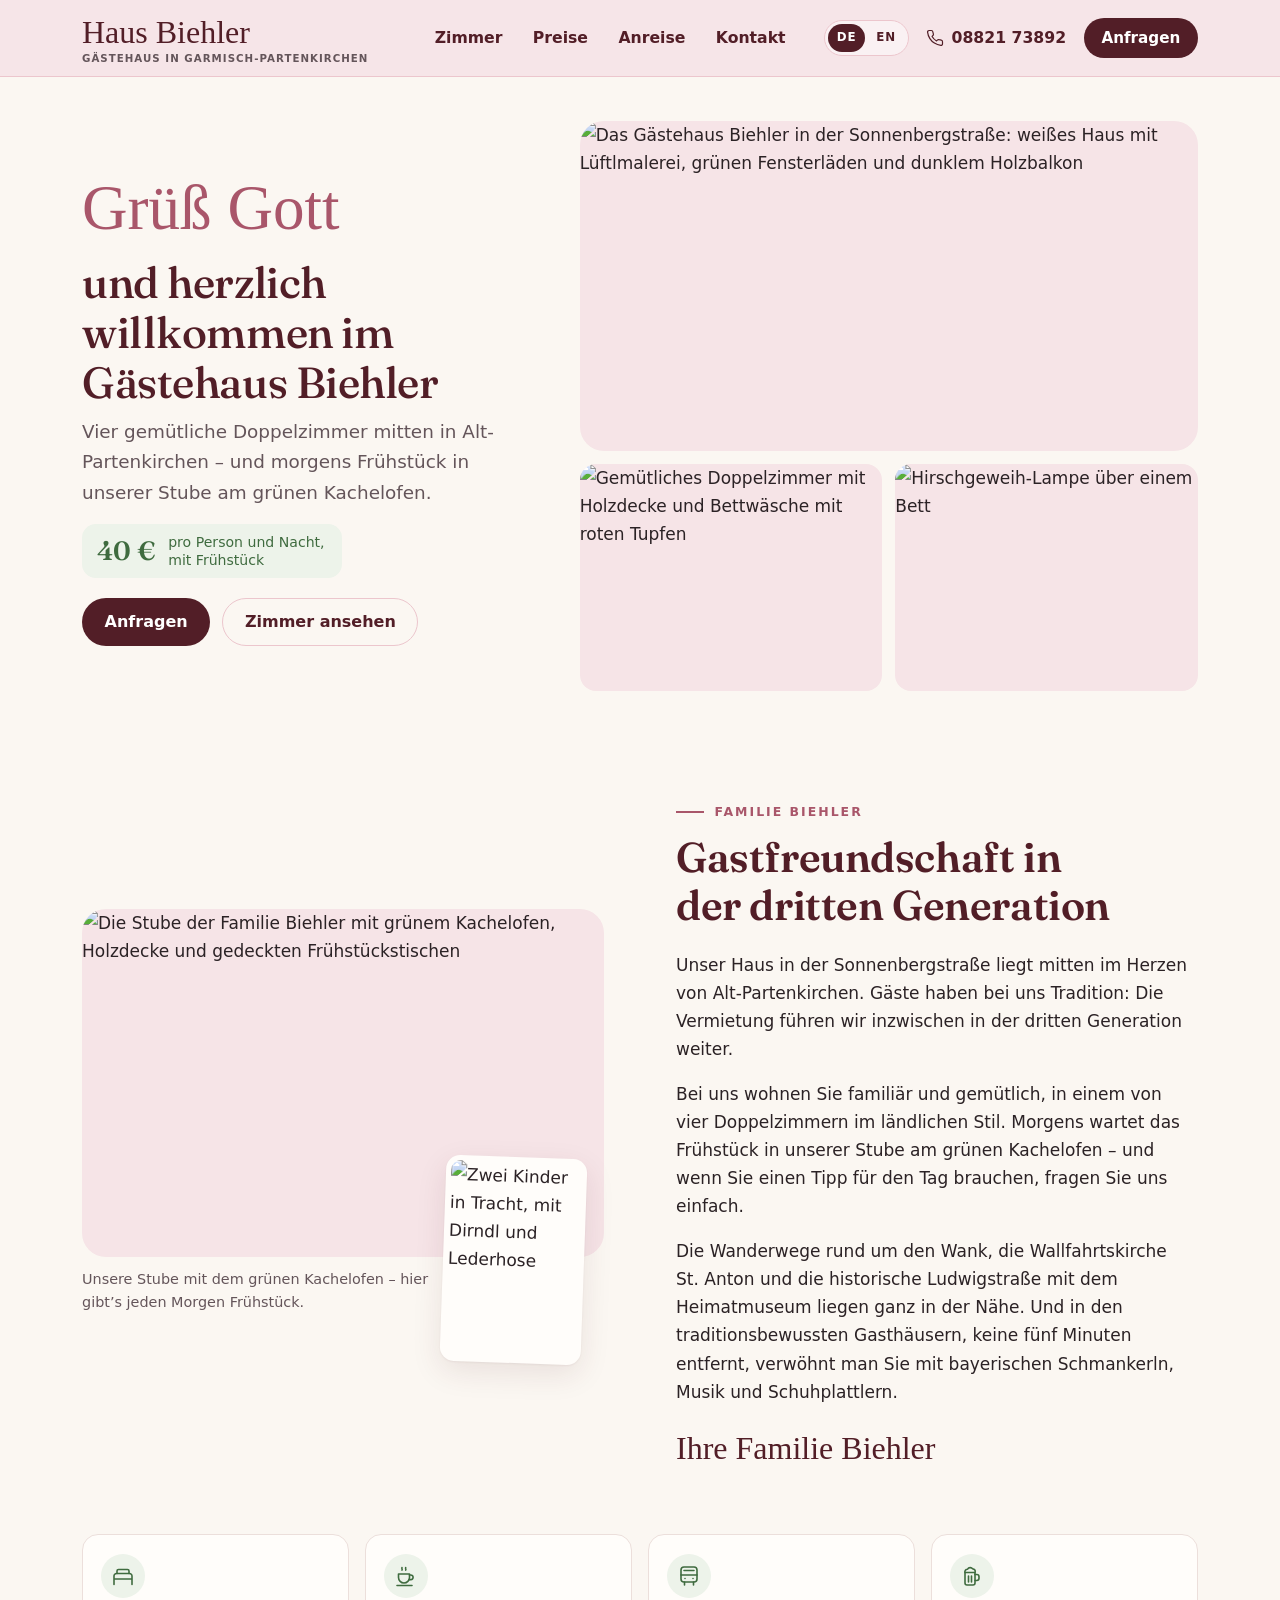
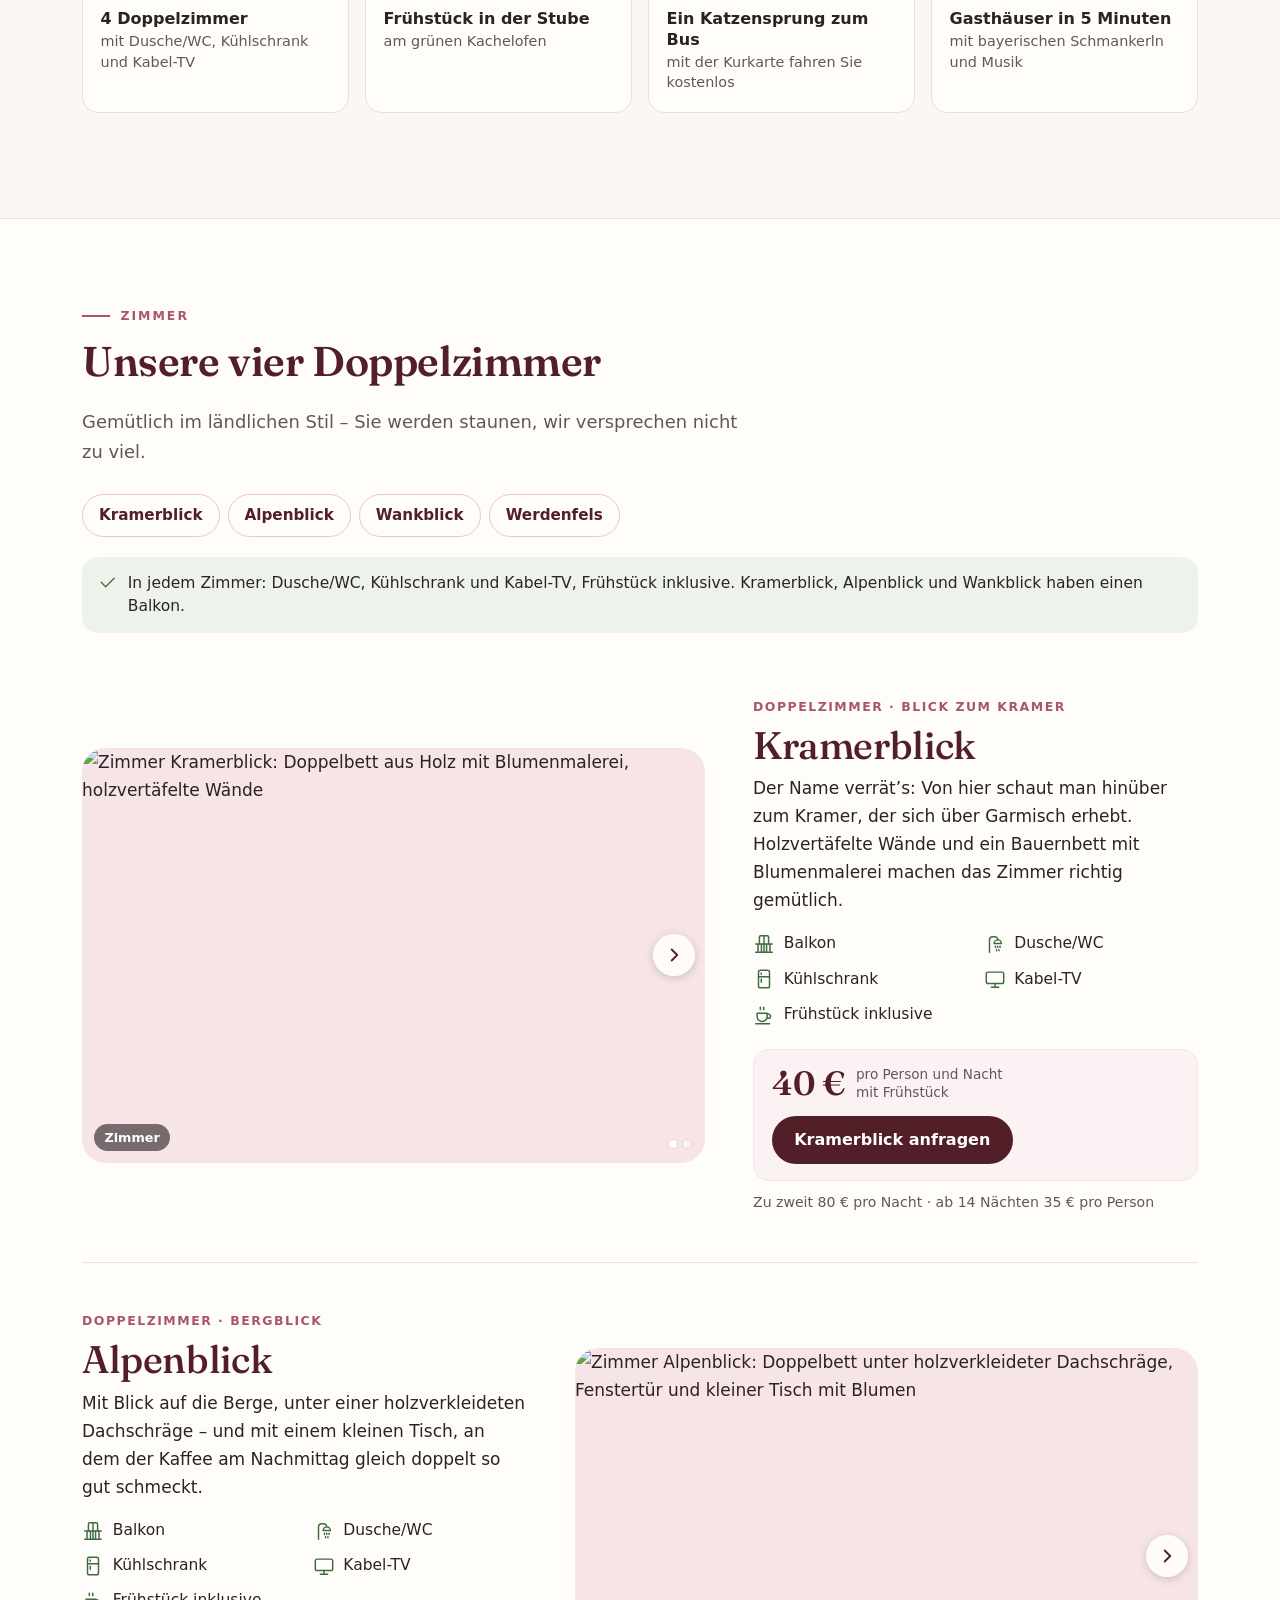
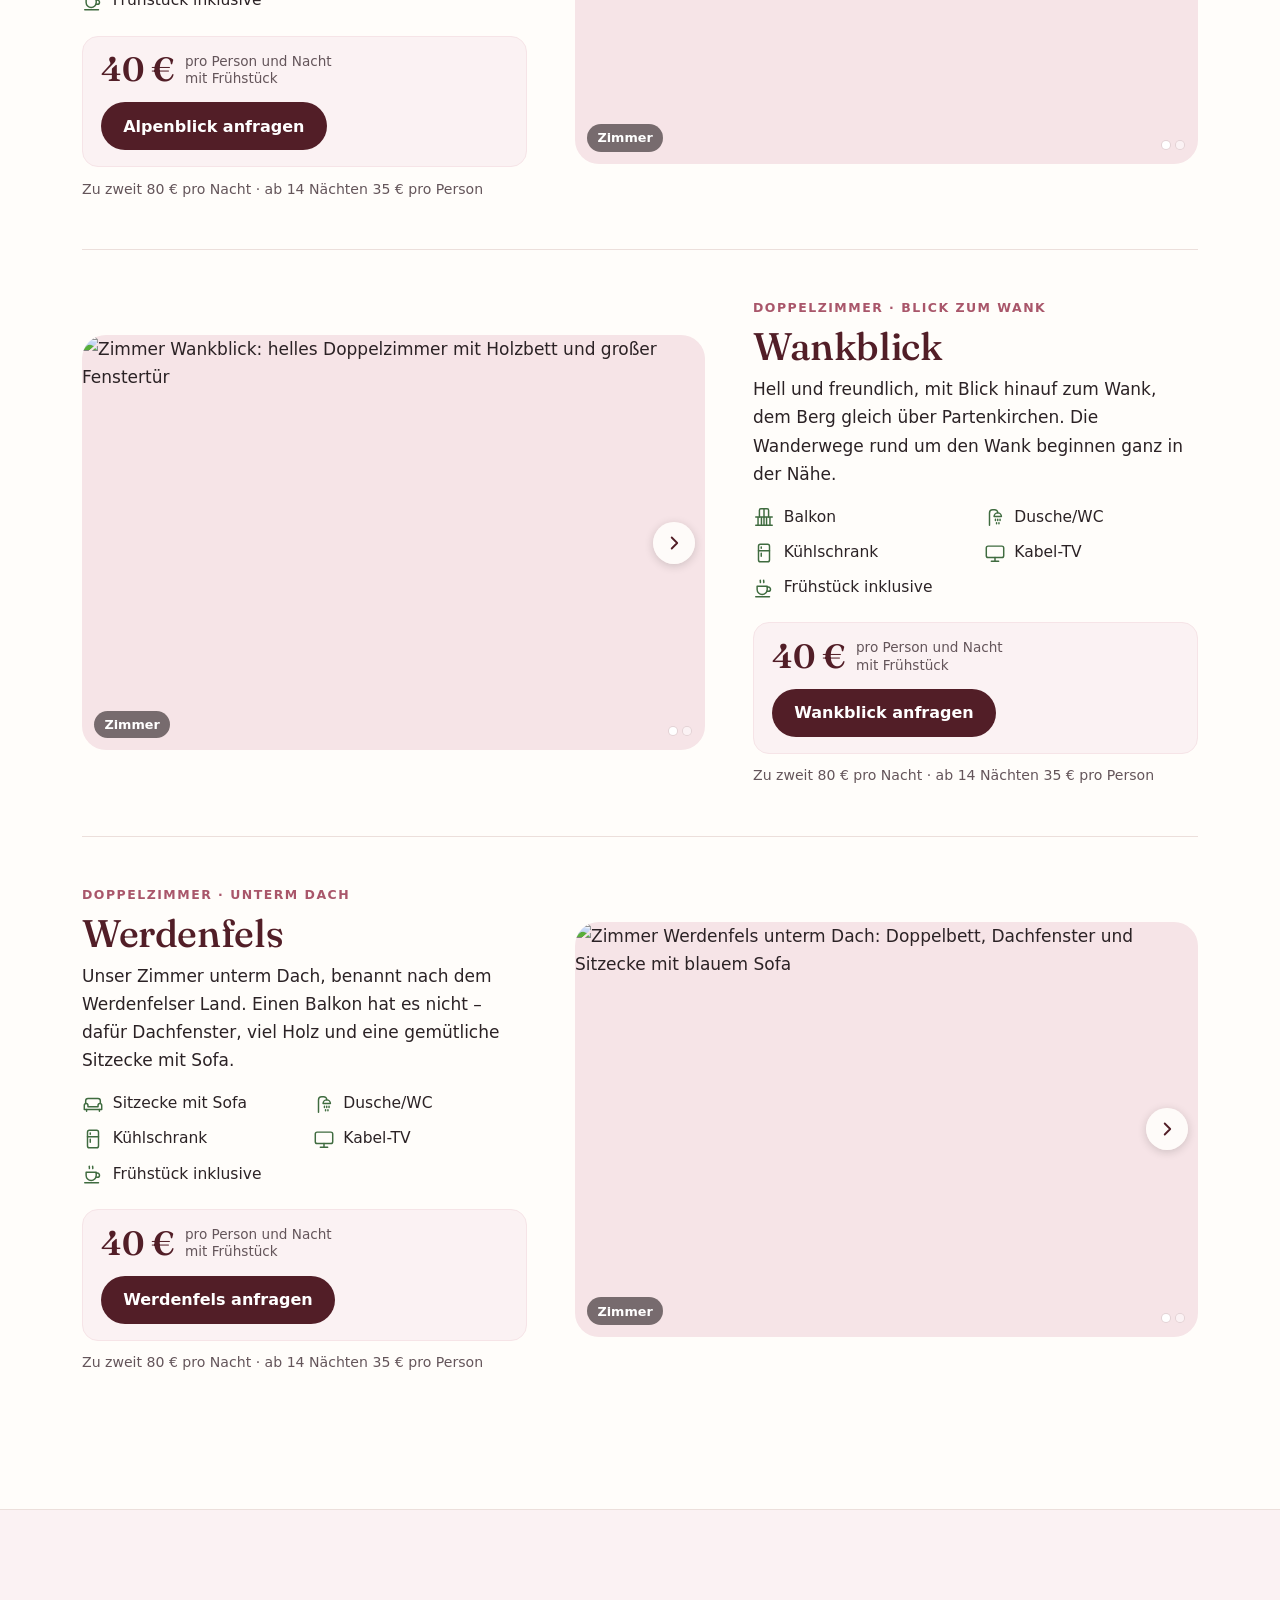
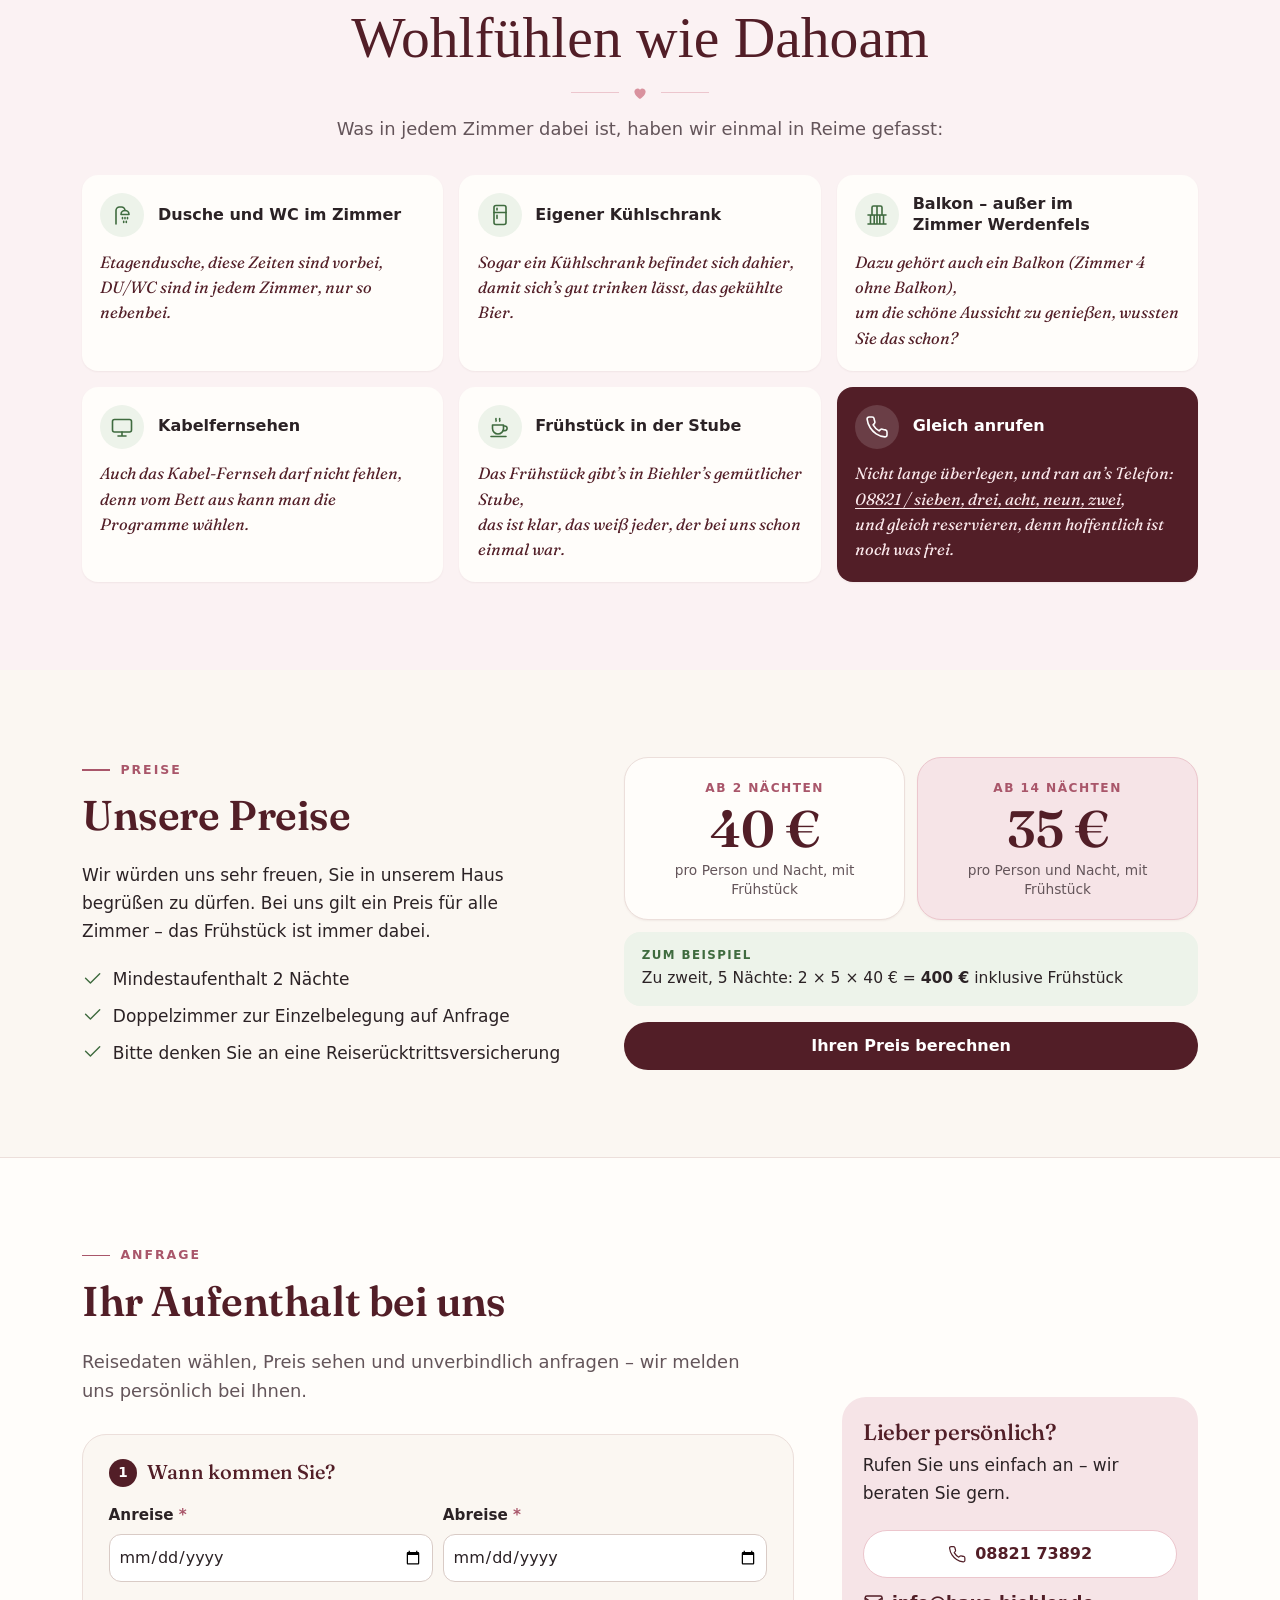
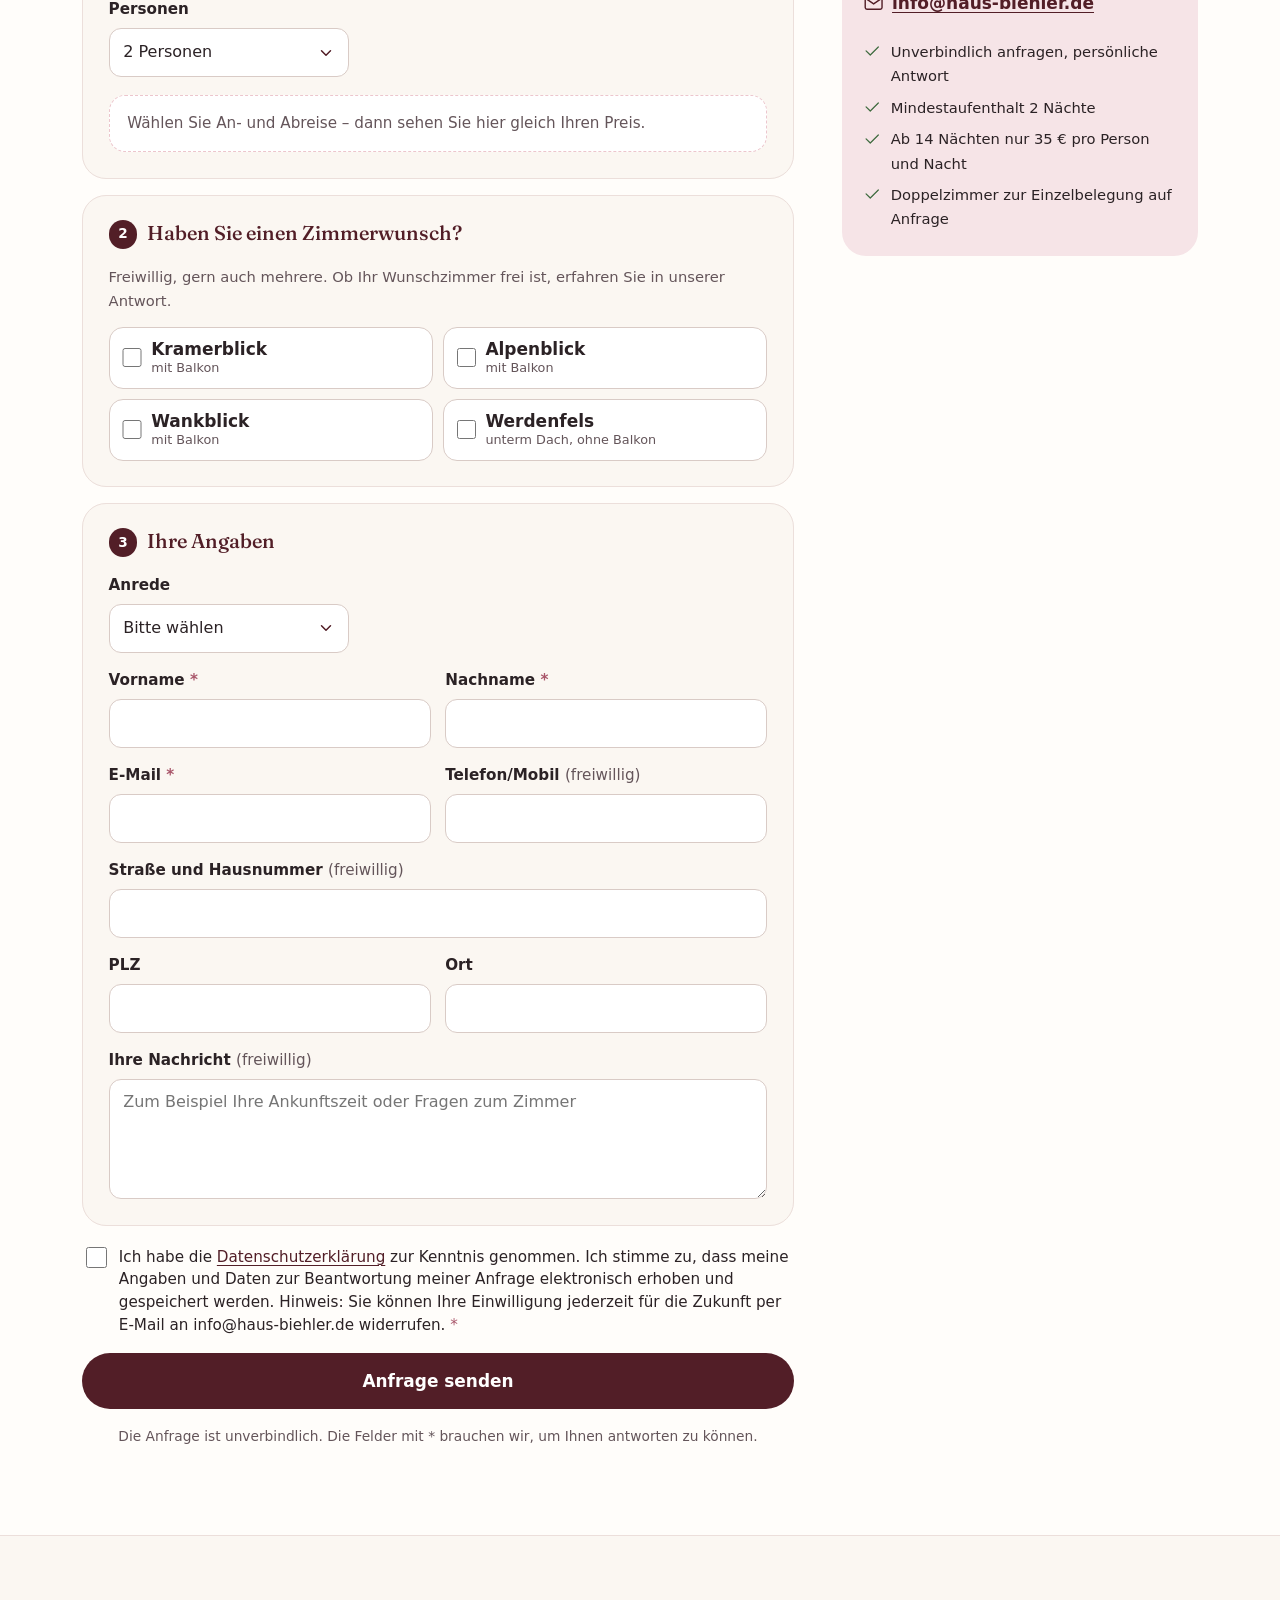
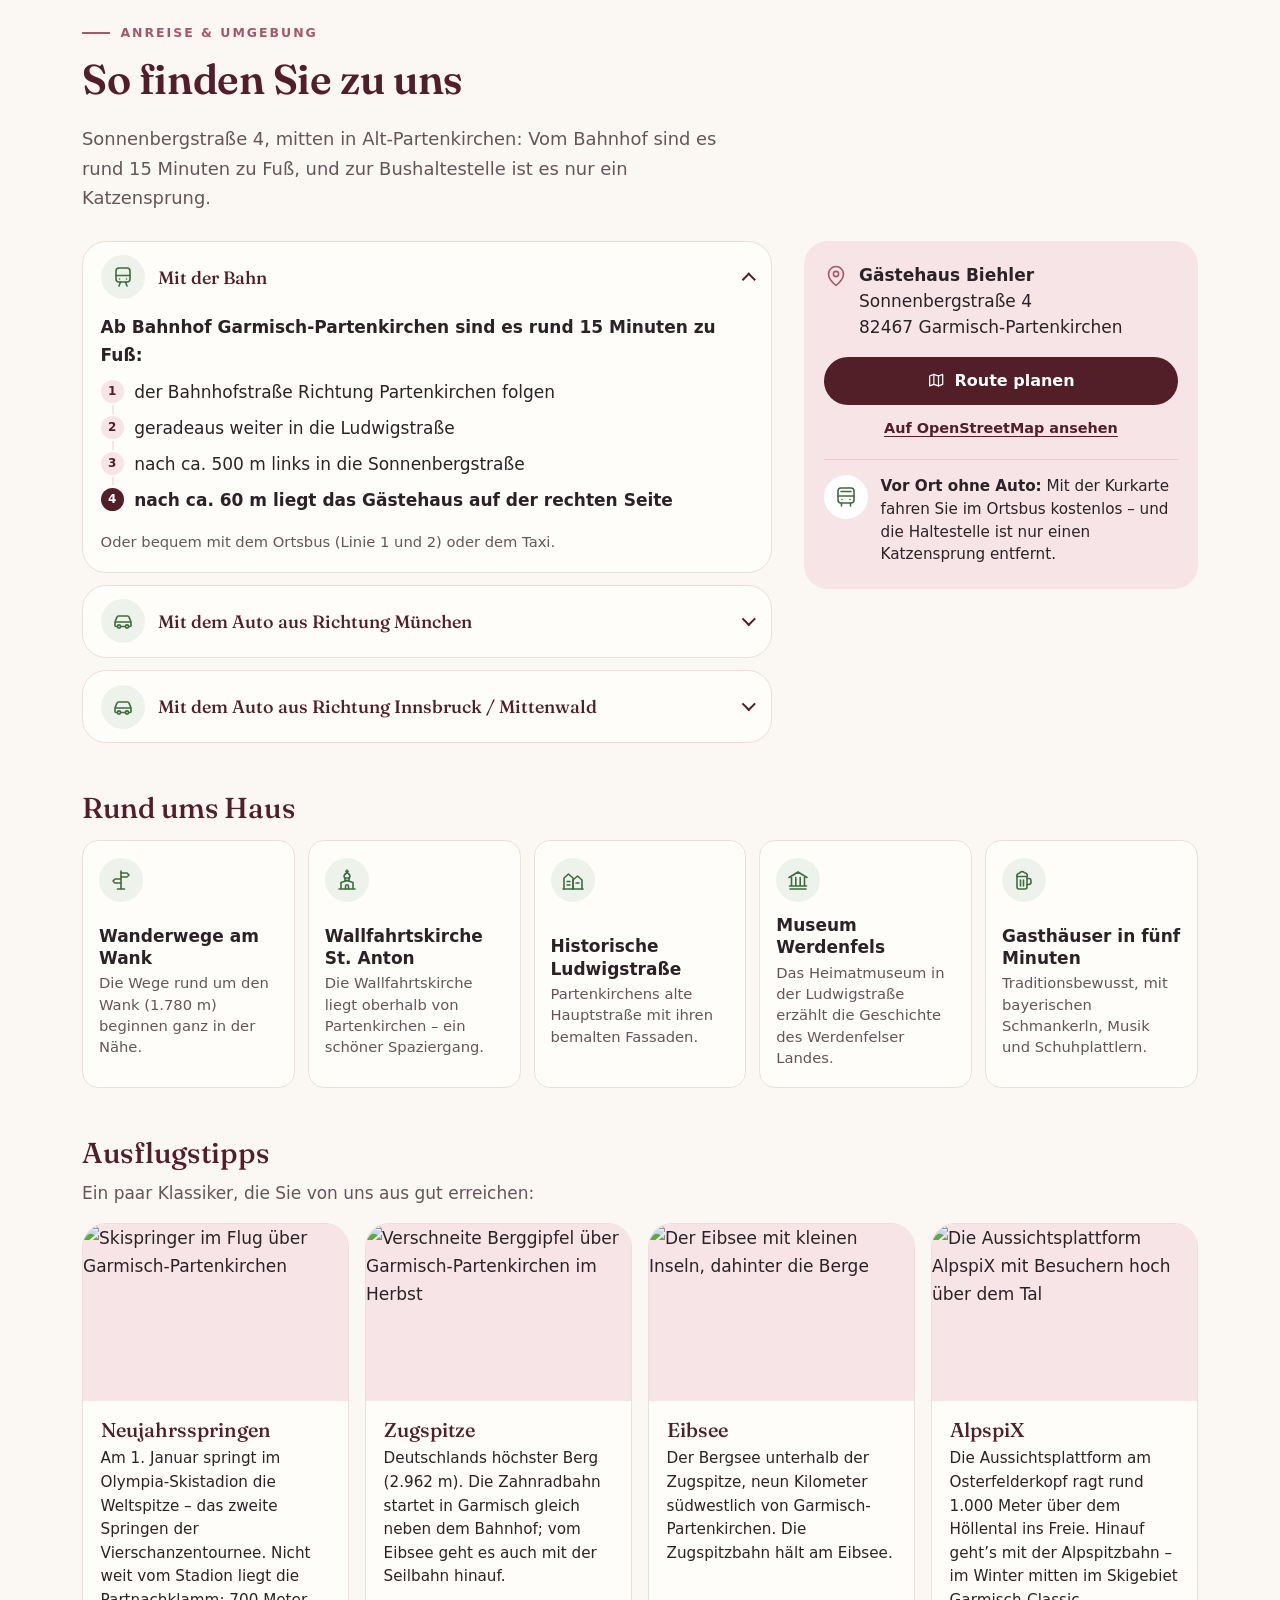
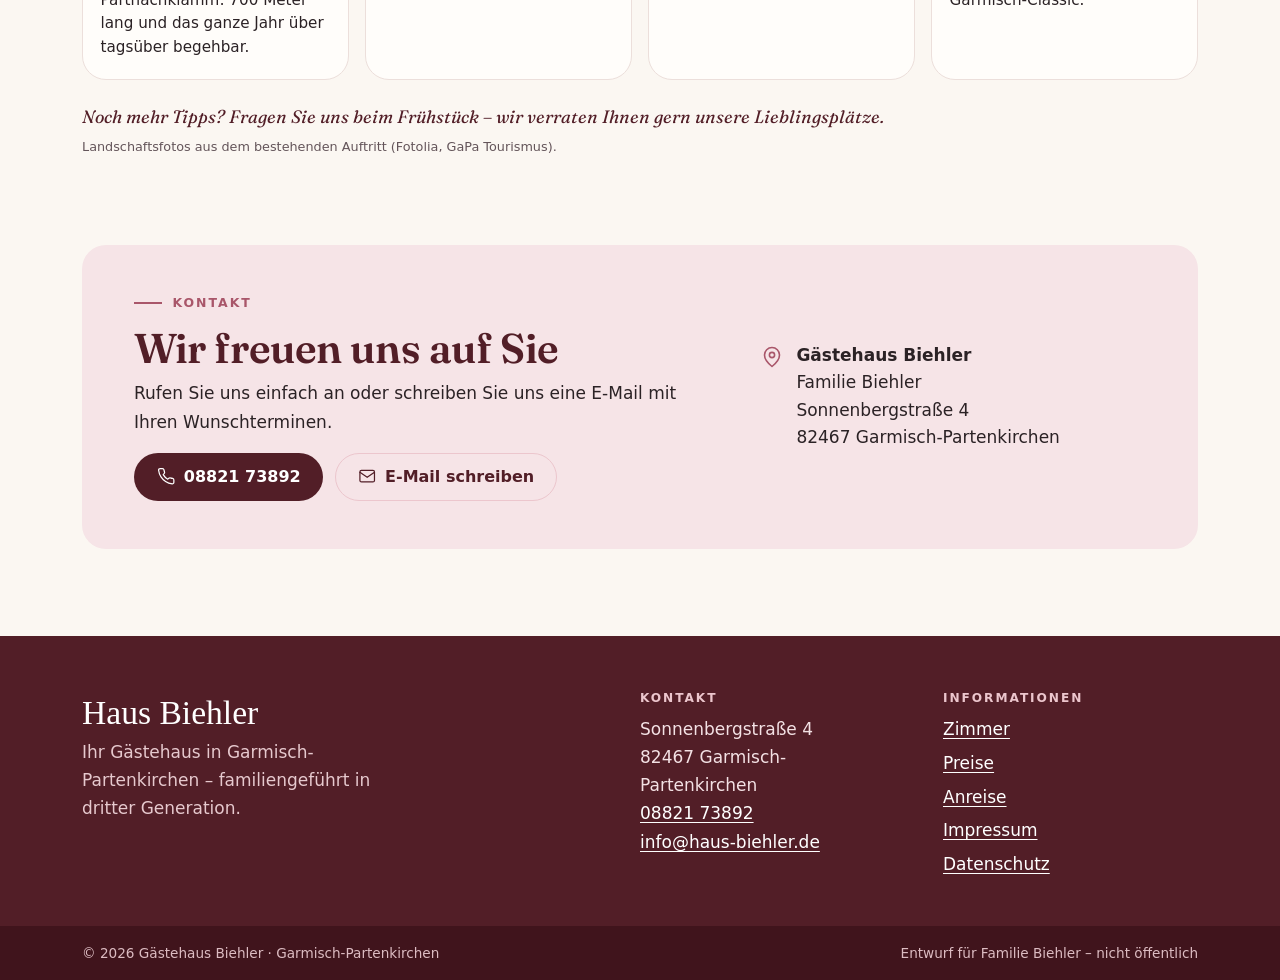
==== index.html @ d7bb5e2f "Publish prototype (from main at 95495ad) Co-Authored-By: Claude Opus 5.5 <noreply@anthropic.com>" ====
<!doctype html>
<html lang="de">
<head>
  <meta charset="utf-8">
  <meta name="viewport" content="width=device-width, initial-scale=1, viewport-fit=cover">
  <!-- Privater Entwurf: nicht indexieren -->
  <meta name="robots" content="noindex, nofollow">
  <title data-i18n="meta.title">Gästehaus Biehler · Doppelzimmer mit Frühstück in Garmisch-Partenkirchen</title>
  <meta name="description" data-i18n-attr="content:meta.description" content="Familiengeführtes Gästehaus in Alt-Partenkirchen: vier gemütliche Doppelzimmer mit Dusche/WC und Frühstück in der Stube am grünen Kachelofen.">
  <meta name="theme-color" content="#f6e4e7">
  <link rel="icon" href="assets/img/favicon.svg" type="image/svg+xml">
  <!-- Schriften über Bunny Fonts (DSGVO-freundlicher Google-Fonts-Spiegel). Für den echten Auftritt lokal einbinden. -->
  <link rel="preconnect" href="https://fonts.bunny.net" crossorigin>
  <link rel="preconnect" href="https://www.haus-biehler.de">
  <link rel="stylesheet" href="https://fonts.bunny.net/css?family=fraunces:500,600,400i|petit-formal-script:400&display=swap">
  <link rel="stylesheet" href="assets/css/style.css">
</head>
<body>
<!--
  Sprachen: Der deutsche Text steht hier im HTML. Elemente mit dem Attribut data-i18n (Inhalt) bzw.
  data-i18n-attr (Attribut:Schlüssel, z. B. alt oder aria-label) bekommen auf Englisch den Text aus
  assets/js/i18n.js. Gekennzeichnete Elemente nicht ineinander verschachteln.
-->
<a class="skip-link" href="#inhalt" data-i18n="a11y.skip">Zum Inhalt springen</a>

<!-- Icons (einfache Linien-Icons, 24 × 24) -->
<svg class="sprite" aria-hidden="true" focusable="false">
  <symbol id="i-phone" viewBox="0 0 24 24"><path d="M22 16.9v3a2 2 0 0 1-2.2 2 19.8 19.8 0 0 1-8.6-3.1 19.5 19.5 0 0 1-6-6A19.8 19.8 0 0 1 2.1 4.2 2 2 0 0 1 4.1 2h3a2 2 0 0 1 2 1.7c.1.9.4 1.9.7 2.8a2 2 0 0 1-.5 2.1L8.1 9.9a16 16 0 0 0 6 6l1.3-1.3a2 2 0 0 1 2.1-.4c.9.3 1.9.6 2.8.7a2 2 0 0 1 1.7 2z"/></symbol>
  <symbol id="i-mail" viewBox="0 0 24 24"><rect x="2.5" y="4.5" width="19" height="15" rx="2"/><path d="m21.5 7-9.5 6.5L2.5 7"/></symbol>
  <symbol id="i-pin" viewBox="0 0 24 24"><path d="M19.5 10c0 5.5-7.5 11.5-7.5 11.5S4.5 15.5 4.5 10a7.5 7.5 0 0 1 15 0Z"/><circle cx="12" cy="10" r="2.6"/></symbol>
  <symbol id="i-menu" viewBox="0 0 24 24"><path d="M4 7h16M4 12h16M4 17h16"/></symbol>
  <symbol id="i-close" viewBox="0 0 24 24"><path d="M6 6l12 12M18 6 6 18"/></symbol>
  <symbol id="i-chevron-left" viewBox="0 0 24 24"><path d="m14.5 18-6-6 6-6"/></symbol>
  <symbol id="i-chevron-right" viewBox="0 0 24 24"><path d="m9.5 18 6-6-6-6"/></symbol>
  <symbol id="i-check" viewBox="0 0 24 24"><path d="M20 6.5 9.5 17 4 11.5"/></symbol>
  <symbol id="i-shower" viewBox="0 0 24 24"><path d="M6 21V7.5A3.5 3.5 0 0 1 9.5 4h2A3.5 3.5 0 0 1 15 7.5"/><path d="M11 11.5a4 4 0 0 1 8 0Z"/><path d="M12.5 14.5v1.2M15 14.5v1.2M17.5 14.5v1.2M13.7 18.2v1.2M16.3 18.2v1.2"/></symbol>
  <symbol id="i-fridge" viewBox="0 0 24 24"><rect x="6" y="2.5" width="12" height="19" rx="2"/><path d="M6 9.5h12M9 5.3v1.6M9 12.3v3.2"/></symbol>
  <symbol id="i-tv" viewBox="0 0 24 24"><rect x="2.5" y="4.5" width="19" height="12.5" rx="2"/><path d="M8 21h8M12 17v4"/></symbol>
  <symbol id="i-coffee" viewBox="0 0 24 24"><path d="M4.5 10h11v3.5a5.5 5.5 0 0 1-11 0Z"/><path d="M15.5 11h1.3a2.3 2.3 0 0 1 0 4.6h-1.7"/><path d="M8 3.5c-.7.8.7 1.7 0 2.6M11.7 3.5c-.7.8.7 1.7 0 2.6M3 21.5h15"/></symbol>
  <symbol id="i-balcony" viewBox="0 0 24 24"><path d="M7 12V4.5A1.5 1.5 0 0 1 8.5 3h7A1.5 1.5 0 0 1 17 4.5V12M12 3v9"/><path d="M3 12h18M3 21h18M5.5 12v9M9.2 12v9M12 12v9M14.8 12v9M18.5 12v9"/></symbol>
  <symbol id="i-bed" viewBox="0 0 24 24"><path d="M3 18v-6a2.5 2.5 0 0 1 2.5-2.5h13A2.5 2.5 0 0 1 21 12v6M3 15h18M3 18v2.5M21 18v2.5"/><path d="M6 9.5V7a1.5 1.5 0 0 1 1.5-1.5h9A1.5 1.5 0 0 1 18 7v2.5"/></symbol>
  <symbol id="i-bus" viewBox="0 0 24 24"><rect x="4" y="3" width="16" height="15" rx="3"/><path d="M4 11h16M7 6.5h10M7.5 18v3M16.5 18v3M8 14.5h.01M16 14.5h.01"/></symbol>
  <symbol id="i-mug" viewBox="0 0 24 24"><path d="M5 8.5h10V19a2 2 0 0 1-2 2H7a2 2 0 0 1-2-2Z"/><path d="M15 10.5h1.8a2.2 2.2 0 0 1 2.2 2.2v1.6a2.2 2.2 0 0 1-2.2 2.2H15"/><path d="M5 8.5a2.5 2.5 0 0 1 2.6-3.3 3 3 0 0 1 5.1-.3A2.5 2.5 0 0 1 15 8.5M8.5 12v6M11.5 12v6"/></symbol>
  <symbol id="i-sofa" viewBox="0 0 24 24"><path d="M4 11V8.5A2.5 2.5 0 0 1 6.5 6h11A2.5 2.5 0 0 1 20 8.5V11"/><path d="M2.5 13.5a2 2 0 0 1 4 0V15h11v-1.5a2 2 0 0 1 4 0V18h-19Z"/><path d="M5 18v2M19 18v2"/></symbol>
  <symbol id="i-train" viewBox="0 0 24 24"><rect x="5" y="3" width="14" height="14" rx="3"/><path d="M5 10.5h14M8.5 14h.01M15.5 14h.01M8 21l1.5-4M16 21l-1.5-4"/></symbol>
  <symbol id="i-car" viewBox="0 0 24 24"><path d="M4 16.5V13l1.8-4.6A2 2 0 0 1 7.7 7h8.6a2 2 0 0 1 1.9 1.4L20 13v3.5a1 1 0 0 1-1 1h-1.4M4 16.5a1 1 0 0 0 1 1h1.4M9.6 17.5h4.8M4 13h16"/><circle cx="8" cy="17.5" r="1.6"/><circle cx="16" cy="17.5" r="1.6"/></symbol>
  <symbol id="i-route" viewBox="0 0 24 24"><path d="M9 4.5 3.5 6.5v13l5.5-2 6 2 5.5-2v-13l-5.5 2Z"/><path d="M9 4.5v13M15 6.5v13"/></symbol>
  <symbol id="i-sign" viewBox="0 0 24 24"><path d="M12 3v18M8.5 21h7"/><path d="M12 5h6l2 2-2 2h-6"/><path d="M12 11H6l-2 2 2 2h6"/></symbol>
  <symbol id="i-church" viewBox="0 0 24 24"><path d="M12 2v2.5M10.8 3.2h2.4"/><path d="M12 4.5c-2.6 1.7-3.6 3.6-2.4 5.5h4.8c1.2-1.9.2-3.8-2.4-5.5Z"/><path d="M10 10v2.5h4V10"/><path d="M6 21v-6.5l6-2 6 2V21M4 21h16"/><path d="M10.5 21v-2.8a1.5 1.5 0 0 1 3 0V21"/></symbol>
  <symbol id="i-houses" viewBox="0 0 24 24"><path d="M3 21V10l4.5-4L12 10v11"/><path d="M12 21v-9l4.5-4 4.5 4v9"/><path d="M2 21h20M6 13.5h3M6 17h3M15 15h3"/></symbol>
  <symbol id="i-museum" viewBox="0 0 24 24"><path d="M3 9.5 12 4l9 5.5M4 21h16M5.5 9.5V18M9.8 9.5V18M14.2 9.5V18M18.5 9.5V18M3.5 18h17"/></symbol>
  <symbol id="i-heart" viewBox="0 0 24 24"><path d="M12 20s-7.5-4.6-7.5-10A4.2 4.2 0 0 1 12 7.6 4.2 4.2 0 0 1 19.5 10c0 5.4-7.5 10-7.5 10Z"/></symbol>
</svg>

<header class="site-header">
  <div class="container header-inner">
    <a class="brand" href="#top" data-i18n-attr="aria-label:brand.aria" aria-label="Gästehaus Biehler – zum Seitenanfang">
      <span class="brand-name">Haus Biehler</span>
      <span class="brand-tag"><span class="brand-tag-long" data-i18n="brand.tagPrefix">Gästehaus in </span>Garmisch-Partenkirchen</span>
    </a>

    <nav class="site-nav" id="site-nav" data-i18n-attr="aria-label:nav.aria" aria-label="Hauptnavigation">
      <ul>
        <li class="nav-mobile"><a href="#willkommen" data-i18n="nav.welcome">Willkommen</a></li>
        <li><a href="#zimmer" data-i18n="nav.rooms">Zimmer</a></li>
        <li><a href="#preise" data-i18n="nav.prices">Preise</a></li>
        <li class="nav-mobile"><a href="#anfrage" data-i18n="nav.booking">Anfrage</a></li>
        <li><a href="#anreise" data-i18n="nav.travel">Anreise</a></li>
        <li><a href="#kontakt" data-i18n="nav.contact">Kontakt</a></li>
      </ul>
      <p class="nav-contact">
        <a href="tel:+49882173892"><svg class="icon" aria-hidden="true"><use href="#i-phone"/></svg><span data-i18n="phone.display">08821 73892</span></a>
        <a href="mailto:info@haus-biehler.de"><svg class="icon" aria-hidden="true"><use href="#i-mail"/></svg>info@haus-biehler.de</a>
      </p>
    </nav>

    <div class="header-actions">
      <div class="lang-switch" role="group" aria-label="Sprache / Language">
        <button type="button" data-lang="de" lang="de" aria-pressed="true" aria-label="Deutsch">DE</button>
        <button type="button" data-lang="en" lang="en" aria-pressed="false" aria-label="English">EN</button>
      </div>
      <a class="header-phone" href="tel:+49882173892" data-i18n-attr="aria-label:phone.call" aria-label="Anrufen: 08821 73892">
        <svg class="icon" aria-hidden="true"><use href="#i-phone"/></svg><span data-i18n="phone.display">08821 73892</span>
      </a>
      <a class="btn btn-primary btn-sm header-cta" href="#anfrage" data-i18n="cta.enquire">Anfragen</a>
      <button class="nav-toggle" type="button" aria-expanded="false" aria-controls="site-nav">
        <svg class="icon" aria-hidden="true"><use href="#i-menu"/></svg><span class="sr-only">Menü öffnen</span>
      </button>
    </div>
  </div>
</header>

<main id="inhalt">

  <!-- ============ Start ============ -->
  <section class="hero" id="top" aria-labelledby="hero-title">
    <div class="hero-grid">
      <div class="hero-media">
        <figure class="hero-main">
          <img src="https://www.haus-biehler.de/wp-content/uploads/2017/03/hausbiehler-eingang-1024x683.jpg"
               srcset="https://www.haus-biehler.de/wp-content/uploads/2017/03/hausbiehler-eingang-768x512.jpg 768w,
                       https://www.haus-biehler.de/wp-content/uploads/2017/03/hausbiehler-eingang-1024x683.jpg 1024w,
                       https://www.haus-biehler.de/wp-content/uploads/2017/03/hausbiehler-eingang.jpg 1080w"
               sizes="(min-width: 960px) 640px, 100vw"
               width="1080" height="720" fetchpriority="high"
               data-i18n-attr="alt:hero.img.house"
               alt="Das Gästehaus Biehler in der Sonnenbergstraße: weißes Haus mit Lüftlmalerei, grünen Fensterläden und dunklem Holzbalkon">
        </figure>
        <figure class="hero-side">
          <img src="https://www.haus-biehler.de/wp-content/uploads/2017/03/haus-biehler-zimmer14-768x512.jpg"
               srcset="https://www.haus-biehler.de/wp-content/uploads/2017/03/haus-biehler-zimmer14-300x200.jpg 300w,
                       https://www.haus-biehler.de/wp-content/uploads/2017/03/haus-biehler-zimmer14-768x512.jpg 768w"
               sizes="320px" width="1200" height="800" loading="lazy" decoding="async"
               data-i18n-attr="alt:hero.img.room"
               alt="Gemütliches Doppelzimmer mit Holzdecke und Bettwäsche mit roten Tupfen">
        </figure>
        <figure class="hero-side hero-side--detail">
          <img src="https://www.haus-biehler.de/wp-content/uploads/2017/03/haus-biehler-lampe-zimmer-1024x427.jpg"
               srcset="https://www.haus-biehler.de/wp-content/uploads/2017/03/haus-biehler-lampe-zimmer-768x320.jpg 768w,
                       https://www.haus-biehler.de/wp-content/uploads/2017/03/haus-biehler-lampe-zimmer-1024x427.jpg 1024w,
                       https://www.haus-biehler.de/wp-content/uploads/2017/03/haus-biehler-lampe-zimmer.jpg 1920w"
               sizes="560px" width="1920" height="800" loading="lazy" decoding="async"
               data-i18n-attr="alt:hero.img.lamp"
               alt="Hirschgeweih-Lampe über einem Bett">
        </figure>
      </div>

      <div class="hero-text">
        <h1 id="hero-title" data-i18n="hero.title"><span class="script">Grüß Gott</span> und herzlich willkommen im Gästehaus Biehler</h1>
        <p class="lead" data-i18n="hero.lead">Vier gemütliche Doppelzimmer mitten in Alt-Partenkirchen – und morgens Frühstück in unserer Stube am grünen Kachelofen.</p>
        <p class="hero-price"><strong data-i18n="price.40">40&nbsp;€</strong><span data-i18n="hero.priceUnit">pro Person und Nacht,<br>mit Frühstück</span></p>
        <div class="btn-row">
          <a class="btn btn-primary" href="#anfrage" data-i18n="cta.enquire">Anfragen</a>
          <a class="btn btn-ghost" href="#zimmer" data-i18n="hero.seeRooms">Zimmer ansehen</a>
        </div>
      </div>
    </div>
  </section>

  <!-- ============ Willkommen / Familie ============ -->
  <section class="section welcome" id="willkommen" aria-labelledby="welcome-title">
    <div class="container welcome-grid">
      <div class="welcome-media">
        <figure class="photo photo--stube">
          <img src="https://www.haus-biehler.de/wp-content/uploads/2017/03/gaestehaus-biehler-in-garmisch-partenkirchen04-768x512.jpg"
               srcset="https://www.haus-biehler.de/wp-content/uploads/2017/03/gaestehaus-biehler-in-garmisch-partenkirchen04-300x200.jpg 300w,
                       https://www.haus-biehler.de/wp-content/uploads/2017/03/gaestehaus-biehler-in-garmisch-partenkirchen04-768x512.jpg 768w,
                       https://www.haus-biehler.de/wp-content/uploads/2017/03/gaestehaus-biehler-in-garmisch-partenkirchen04.jpg 800w"
               sizes="(min-width: 960px) 540px, 100vw" width="800" height="533" loading="lazy" decoding="async"
               data-i18n-attr="alt:welcome.img.stube"
               alt="Die Stube der Familie Biehler mit grünem Kachelofen, Holzdecke und gedeckten Frühstückstischen">
          <figcaption data-i18n="welcome.caption">Unsere Stube mit dem grünen Kachelofen – hier gibt’s jeden Morgen Frühstück.</figcaption>
        </figure>
        <figure class="photo photo--tracht">
          <img src="https://www.haus-biehler.de/wp-content/uploads/2017/03/trachtgross-202x300.jpg"
               srcset="https://www.haus-biehler.de/wp-content/uploads/2017/03/trachtgross-202x300.jpg 202w,
                       https://www.haus-biehler.de/wp-content/uploads/2017/03/trachtgross.jpg 403w"
               sizes="180px" width="403" height="600" loading="lazy" decoding="async"
               data-i18n-attr="alt:welcome.img.tracht"
               alt="Zwei Kinder in Tracht, mit Dirndl und Lederhose">
        </figure>
      </div>

      <div class="welcome-text">
        <p class="eyebrow" data-i18n="welcome.eyebrow">Familie Biehler</p>
        <h2 id="welcome-title" data-i18n="welcome.title">Gastfreundschaft in der dritten Generation</h2>
        <p data-i18n="welcome.p1">Unser Haus in der Sonnenbergstraße liegt mitten im Herzen von Alt-Partenkirchen. Gäste haben bei uns Tradition: Die Vermietung führen wir inzwischen in der dritten Generation weiter.</p>
        <p data-i18n="welcome.p2">Bei uns wohnen Sie familiär und gemütlich, in einem von vier Doppelzimmern im ländlichen Stil. Morgens wartet das Frühstück in unserer Stube am grünen Kachelofen – und wenn Sie einen Tipp für den Tag brauchen, fragen Sie uns einfach.</p>
        <p data-i18n="welcome.p3">Die Wanderwege rund um den Wank, die Wallfahrtskirche St.&nbsp;Anton und die historische Ludwigstraße mit dem Heimatmuseum liegen ganz in der Nähe. Und in den traditionsbewussten Gasthäusern, keine fünf Minuten entfernt, verwöhnt man Sie mit bayerischen Schmankerln, Musik und Schuhplattlern.</p>
        <p class="signature" data-i18n="welcome.signature">Ihre Familie Biehler</p>
      </div>
    </div>

    <ul class="container facts">
      <li>
        <span class="icon-badge"><svg class="icon" aria-hidden="true"><use href="#i-bed"/></svg></span>
        <strong data-i18n="facts.rooms.title">4 Doppelzimmer</strong>
        <span data-i18n="facts.rooms.text">mit Dusche/WC, Kühlschrank und Kabel-TV</span>
      </li>
      <li>
        <span class="icon-badge"><svg class="icon" aria-hidden="true"><use href="#i-coffee"/></svg></span>
        <strong data-i18n="facts.breakfast.title">Frühstück in der Stube</strong>
        <span data-i18n="facts.breakfast.text">am grünen Kachelofen</span>
      </li>
      <li>
        <span class="icon-badge"><svg class="icon" aria-hidden="true"><use href="#i-bus"/></svg></span>
        <strong data-i18n="facts.bus.title">Ein Katzensprung zum Bus</strong>
        <span data-i18n="facts.bus.text">mit der Kurkarte fahren Sie kostenlos</span>
      </li>
      <li>
        <span class="icon-badge"><svg class="icon" aria-hidden="true"><use href="#i-mug"/></svg></span>
        <strong data-i18n="facts.inns.title">Gasthäuser in 5 Minuten</strong>
        <span data-i18n="facts.inns.text">mit bayerischen Schmankerln und Musik</span>
      </li>
    </ul>
  </section>

  <!-- ============ Zimmer ============ -->
  <section class="section rooms" id="zimmer" aria-labelledby="rooms-title">
    <div class="container">
      <header class="section-head">
        <p class="eyebrow" data-i18n="rooms.eyebrow">Zimmer</p>
        <h2 id="rooms-title" data-i18n="rooms.title">Unsere vier Doppelzimmer</h2>
        <p class="section-sub" data-i18n="rooms.sub">Gemütlich im ländlichen Stil – Sie werden staunen, wir versprechen nicht zu viel.</p>
      </header>

      <nav class="room-jump" data-i18n-attr="aria-label:rooms.jumpAria" aria-label="Direkt zum Zimmer">
        <a href="#kramerblick">Kramerblick</a>
        <a href="#alpenblick">Alpenblick</a>
        <a href="#wankblick">Wankblick</a>
        <a href="#werdenfels">Werdenfels</a>
      </nav>

      <p class="rooms-common">
        <svg class="icon" aria-hidden="true"><use href="#i-check"/></svg>
        <span data-i18n="rooms.common">In jedem Zimmer: Dusche/WC, Kühlschrank und Kabel-TV, Frühstück inklusive. Kramerblick, Alpenblick und Wankblick haben einen Balkon.</span>
      </p>

      <!-- Kramerblick -->
      <article class="room" id="kramerblick" aria-labelledby="kramerblick-title">
        <div class="room-media">
          <div class="carousel" data-carousel>
            <div class="carousel-track" tabindex="0" role="group" data-i18n-attr="aria-label:room.k.photos" aria-label="Fotos vom Zimmer Kramerblick">
              <figure class="slide">
                <img src="https://www.haus-biehler.de/wp-content/uploads/2017/03/haus-biehler-zimmer07-768x512.jpg"
                     srcset="https://www.haus-biehler.de/wp-content/uploads/2017/03/haus-biehler-zimmer07-768x512.jpg 768w,
                             https://www.haus-biehler.de/wp-content/uploads/2017/03/haus-biehler-zimmer07-1024x683.jpg 1024w,
                             https://www.haus-biehler.de/wp-content/uploads/2017/03/haus-biehler-zimmer07.jpg 1200w"
                     sizes="(min-width: 960px) 620px, 100vw" width="1200" height="800" loading="lazy" decoding="async"
                     data-i18n-attr="alt:room.k.img1"
                     alt="Zimmer Kramerblick: Doppelbett aus Holz mit Blumenmalerei, holzvertäfelte Wände">
                <figcaption data-i18n="carousel.room">Zimmer</figcaption>
              </figure>
              <figure class="slide">
                <img src="https://www.haus-biehler.de/wp-content/uploads/2017/03/haus-biehler-zimmer09-768x512.jpg"
                     srcset="https://www.haus-biehler.de/wp-content/uploads/2017/03/haus-biehler-zimmer09-768x512.jpg 768w,
                             https://www.haus-biehler.de/wp-content/uploads/2017/03/haus-biehler-zimmer09-1024x683.jpg 1024w,
                             https://www.haus-biehler.de/wp-content/uploads/2017/03/haus-biehler-zimmer09.jpg 1200w"
                     sizes="(min-width: 960px) 620px, 100vw" width="1200" height="800" loading="lazy" decoding="async"
                     data-i18n-attr="alt:room.k.img2"
                     alt="Bad im Zimmer Kramerblick mit Waschbecken, WC und Dusche">
                <figcaption data-i18n="carousel.bath">Bad mit Dusche/WC</figcaption>
              </figure>
            </div>
            <button class="carousel-btn prev" type="button" disabled data-i18n-attr="aria-label:carousel.prev" aria-label="Vorheriges Foto"><svg class="icon" aria-hidden="true"><use href="#i-chevron-left"/></svg></button>
            <button class="carousel-btn next" type="button" data-i18n-attr="aria-label:carousel.next" aria-label="Nächstes Foto"><svg class="icon" aria-hidden="true"><use href="#i-chevron-right"/></svg></button>
            <div class="carousel-dots" aria-hidden="true"><span class="is-active"></span><span></span></div>
          </div>
        </div>
        <div class="room-body">
          <p class="room-kicker" data-i18n="room.k.kicker">Doppelzimmer · Blick zum Kramer</p>
          <h3 id="kramerblick-title">Kramerblick</h3>
          <p data-i18n="room.k.text">Der Name verrät’s: Von hier schaut man hinüber zum Kramer, der sich über Garmisch erhebt. Holzvertäfelte Wände und ein Bauernbett mit Blumenmalerei machen das Zimmer richtig gemütlich.</p>
          <ul class="features">
            <li><svg class="icon" aria-hidden="true"><use href="#i-balcony"/></svg><span data-i18n="feat.balcony">Balkon</span></li>
            <li><svg class="icon" aria-hidden="true"><use href="#i-shower"/></svg><span data-i18n="feat.shower">Dusche/WC</span></li>
            <li><svg class="icon" aria-hidden="true"><use href="#i-fridge"/></svg><span data-i18n="feat.fridge">Kühlschrank</span></li>
            <li><svg class="icon" aria-hidden="true"><use href="#i-tv"/></svg><span data-i18n="feat.tv">Kabel-TV</span></li>
            <li><svg class="icon" aria-hidden="true"><use href="#i-coffee"/></svg><span data-i18n="feat.breakfast">Frühstück inklusive</span></li>
          </ul>
          <div class="room-foot">
            <p class="room-price"><span class="amount" data-i18n="price.40">40&nbsp;€</span><span class="unit" data-i18n="room.priceUnit">pro Person und Nacht<br>mit Frühstück</span></p>
            <a class="btn btn-primary" href="#anfrage" data-room="Kramerblick" data-i18n="room.k.cta">Kramerblick anfragen</a>
          </div>
          <p class="room-note" data-i18n="room.note">Zu zweit 80&nbsp;€ pro Nacht · ab 14 Nächten 35&nbsp;€ pro Person</p>
        </div>
      </article>

      <!-- Alpenblick -->
      <article class="room" id="alpenblick" aria-labelledby="alpenblick-title">
        <div class="room-media">
          <div class="carousel" data-carousel>
            <div class="carousel-track" tabindex="0" role="group" data-i18n-attr="aria-label:room.a.photos" aria-label="Fotos vom Zimmer Alpenblick">
              <figure class="slide">
                <img src="https://www.haus-biehler.de/wp-content/uploads/2017/03/haus-biehler-zimmer13-768x512.jpg"
                     srcset="https://www.haus-biehler.de/wp-content/uploads/2017/03/haus-biehler-zimmer13-768x512.jpg 768w,
                             https://www.haus-biehler.de/wp-content/uploads/2017/03/haus-biehler-zimmer13-1024x683.jpg 1024w,
                             https://www.haus-biehler.de/wp-content/uploads/2017/03/haus-biehler-zimmer13.jpg 1200w"
                     sizes="(min-width: 960px) 620px, 100vw" width="1200" height="800" loading="lazy" decoding="async"
                     data-i18n-attr="alt:room.a.img1"
                     alt="Zimmer Alpenblick: Doppelbett unter holzverkleideter Dachschräge, Fenstertür und kleiner Tisch mit Blumen">
                <figcaption data-i18n="carousel.room">Zimmer</figcaption>
              </figure>
              <figure class="slide">
                <img src="https://www.haus-biehler.de/wp-content/uploads/2017/03/haus-biehler-zimmer11-768x512.jpg"
                     srcset="https://www.haus-biehler.de/wp-content/uploads/2017/03/haus-biehler-zimmer11-768x512.jpg 768w,
                             https://www.haus-biehler.de/wp-content/uploads/2017/03/haus-biehler-zimmer11-1024x683.jpg 1024w,
                             https://www.haus-biehler.de/wp-content/uploads/2017/03/haus-biehler-zimmer11.jpg 1200w"
                     sizes="(min-width: 960px) 620px, 100vw" width="1200" height="800" loading="lazy" decoding="async"
                     data-i18n-attr="alt:room.a.img2"
                     alt="Bad im Zimmer Alpenblick mit Waschbecken, Föhn und Dusche">
                <figcaption data-i18n="carousel.bath">Bad mit Dusche/WC</figcaption>
              </figure>
            </div>
            <button class="carousel-btn prev" type="button" disabled data-i18n-attr="aria-label:carousel.prev" aria-label="Vorheriges Foto"><svg class="icon" aria-hidden="true"><use href="#i-chevron-left"/></svg></button>
            <button class="carousel-btn next" type="button" data-i18n-attr="aria-label:carousel.next" aria-label="Nächstes Foto"><svg class="icon" aria-hidden="true"><use href="#i-chevron-right"/></svg></button>
            <div class="carousel-dots" aria-hidden="true"><span class="is-active"></span><span></span></div>
          </div>
        </div>
        <div class="room-body">
          <p class="room-kicker" data-i18n="room.a.kicker">Doppelzimmer · Bergblick</p>
          <h3 id="alpenblick-title">Alpenblick</h3>
          <p data-i18n="room.a.text">Mit Blick auf die Berge, unter einer holzverkleideten Dachschräge – und mit einem kleinen Tisch, an dem der Kaffee am Nachmittag gleich doppelt so gut schmeckt.</p>
          <ul class="features">
            <li><svg class="icon" aria-hidden="true"><use href="#i-balcony"/></svg><span data-i18n="feat.balcony">Balkon</span></li>
            <li><svg class="icon" aria-hidden="true"><use href="#i-shower"/></svg><span data-i18n="feat.shower">Dusche/WC</span></li>
            <li><svg class="icon" aria-hidden="true"><use href="#i-fridge"/></svg><span data-i18n="feat.fridge">Kühlschrank</span></li>
            <li><svg class="icon" aria-hidden="true"><use href="#i-tv"/></svg><span data-i18n="feat.tv">Kabel-TV</span></li>
            <li><svg class="icon" aria-hidden="true"><use href="#i-coffee"/></svg><span data-i18n="feat.breakfast">Frühstück inklusive</span></li>
          </ul>
          <div class="room-foot">
            <p class="room-price"><span class="amount" data-i18n="price.40">40&nbsp;€</span><span class="unit" data-i18n="room.priceUnit">pro Person und Nacht<br>mit Frühstück</span></p>
            <a class="btn btn-primary" href="#anfrage" data-room="Alpenblick" data-i18n="room.a.cta">Alpenblick anfragen</a>
          </div>
          <p class="room-note" data-i18n="room.note">Zu zweit 80&nbsp;€ pro Nacht · ab 14 Nächten 35&nbsp;€ pro Person</p>
        </div>
      </article>

      <!-- Wankblick -->
      <article class="room" id="wankblick" aria-labelledby="wankblick-title">
        <div class="room-media">
          <div class="carousel" data-carousel>
            <div class="carousel-track" tabindex="0" role="group" data-i18n-attr="aria-label:room.w.photos" aria-label="Fotos vom Zimmer Wankblick">
              <figure class="slide">
                <img src="https://www.haus-biehler.de/wp-content/uploads/2017/03/haus-biehler-zimmer18-768x512.jpg"
                     srcset="https://www.haus-biehler.de/wp-content/uploads/2017/03/haus-biehler-zimmer18-768x512.jpg 768w,
                             https://www.haus-biehler.de/wp-content/uploads/2017/03/haus-biehler-zimmer18-1024x683.jpg 1024w,
                             https://www.haus-biehler.de/wp-content/uploads/2017/03/haus-biehler-zimmer18.jpg 1200w"
                     sizes="(min-width: 960px) 620px, 100vw" width="1200" height="800" loading="lazy" decoding="async"
                     data-i18n-attr="alt:room.w.img1"
                     alt="Zimmer Wankblick: helles Doppelzimmer mit Holzbett und großer Fenstertür">
                <figcaption data-i18n="carousel.room">Zimmer</figcaption>
              </figure>
              <figure class="slide">
                <img src="https://www.haus-biehler.de/wp-content/uploads/2017/03/haus-biehler-zimmer20-768x512.jpg"
                     srcset="https://www.haus-biehler.de/wp-content/uploads/2017/03/haus-biehler-zimmer20-768x512.jpg 768w,
                             https://www.haus-biehler.de/wp-content/uploads/2017/03/haus-biehler-zimmer20-1024x683.jpg 1024w,
                             https://www.haus-biehler.de/wp-content/uploads/2017/03/haus-biehler-zimmer20.jpg 1200w"
                     sizes="(min-width: 960px) 620px, 100vw" width="1200" height="800" loading="lazy" decoding="async"
                     data-i18n-attr="alt:room.w.img2"
                     alt="Bad im Zimmer Wankblick mit Dusche, Waschbecken und Föhn">
                <figcaption data-i18n="carousel.bath">Bad mit Dusche/WC</figcaption>
              </figure>
            </div>
            <button class="carousel-btn prev" type="button" disabled data-i18n-attr="aria-label:carousel.prev" aria-label="Vorheriges Foto"><svg class="icon" aria-hidden="true"><use href="#i-chevron-left"/></svg></button>
            <button class="carousel-btn next" type="button" data-i18n-attr="aria-label:carousel.next" aria-label="Nächstes Foto"><svg class="icon" aria-hidden="true"><use href="#i-chevron-right"/></svg></button>
            <div class="carousel-dots" aria-hidden="true"><span class="is-active"></span><span></span></div>
          </div>
        </div>
        <div class="room-body">
          <p class="room-kicker" data-i18n="room.w.kicker">Doppelzimmer · Blick zum Wank</p>
          <h3 id="wankblick-title">Wankblick</h3>
          <p data-i18n="room.w.text">Hell und freundlich, mit Blick hinauf zum Wank, dem Berg gleich über Partenkirchen. Die Wanderwege rund um den Wank beginnen ganz in der Nähe.</p>
          <ul class="features">
            <li><svg class="icon" aria-hidden="true"><use href="#i-balcony"/></svg><span data-i18n="feat.balcony">Balkon</span></li>
            <li><svg class="icon" aria-hidden="true"><use href="#i-shower"/></svg><span data-i18n="feat.shower">Dusche/WC</span></li>
            <li><svg class="icon" aria-hidden="true"><use href="#i-fridge"/></svg><span data-i18n="feat.fridge">Kühlschrank</span></li>
            <li><svg class="icon" aria-hidden="true"><use href="#i-tv"/></svg><span data-i18n="feat.tv">Kabel-TV</span></li>
            <li><svg class="icon" aria-hidden="true"><use href="#i-coffee"/></svg><span data-i18n="feat.breakfast">Frühstück inklusive</span></li>
          </ul>
          <div class="room-foot">
            <p class="room-price"><span class="amount" data-i18n="price.40">40&nbsp;€</span><span class="unit" data-i18n="room.priceUnit">pro Person und Nacht<br>mit Frühstück</span></p>
            <a class="btn btn-primary" href="#anfrage" data-room="Wankblick" data-i18n="room.w.cta">Wankblick anfragen</a>
          </div>
          <p class="room-note" data-i18n="room.note">Zu zweit 80&nbsp;€ pro Nacht · ab 14 Nächten 35&nbsp;€ pro Person</p>
        </div>
      </article>

      <!-- Werdenfels -->
      <article class="room" id="werdenfels" aria-labelledby="werdenfels-title">
        <div class="room-media">
          <div class="carousel" data-carousel>
            <div class="carousel-track" tabindex="0" role="group" data-i18n-attr="aria-label:room.d.photos" aria-label="Fotos vom Zimmer Werdenfels">
              <figure class="slide">
                <img src="https://www.haus-biehler.de/wp-content/uploads/2017/03/haus-biehler-zimmer21-768x512.jpg"
                     srcset="https://www.haus-biehler.de/wp-content/uploads/2017/03/haus-biehler-zimmer21-768x512.jpg 768w,
                             https://www.haus-biehler.de/wp-content/uploads/2017/03/haus-biehler-zimmer21-1024x683.jpg 1024w,
                             https://www.haus-biehler.de/wp-content/uploads/2017/03/haus-biehler-zimmer21.jpg 1200w"
                     sizes="(min-width: 960px) 620px, 100vw" width="1200" height="800" loading="lazy" decoding="async"
                     data-i18n-attr="alt:room.d.img1"
                     alt="Zimmer Werdenfels unterm Dach: Doppelbett, Dachfenster und Sitzecke mit blauem Sofa">
                <figcaption data-i18n="carousel.room">Zimmer</figcaption>
              </figure>
              <figure class="slide">
                <img src="https://www.haus-biehler.de/wp-content/uploads/2017/03/haus-biehler-zimmer25-768x512.jpg"
                     srcset="https://www.haus-biehler.de/wp-content/uploads/2017/03/haus-biehler-zimmer25-768x512.jpg 768w,
                             https://www.haus-biehler.de/wp-content/uploads/2017/03/haus-biehler-zimmer25-1024x683.jpg 1024w,
                             https://www.haus-biehler.de/wp-content/uploads/2017/03/haus-biehler-zimmer25.jpg 1200w"
                     sizes="(min-width: 960px) 620px, 100vw" width="1200" height="800" loading="lazy" decoding="async"
                     data-i18n-attr="alt:room.d.img2"
                     alt="Bad im Zimmer Werdenfels mit Dusche und WC">
                <figcaption data-i18n="carousel.bath">Bad mit Dusche/WC</figcaption>
              </figure>
            </div>
            <button class="carousel-btn prev" type="button" disabled data-i18n-attr="aria-label:carousel.prev" aria-label="Vorheriges Foto"><svg class="icon" aria-hidden="true"><use href="#i-chevron-left"/></svg></button>
            <button class="carousel-btn next" type="button" data-i18n-attr="aria-label:carousel.next" aria-label="Nächstes Foto"><svg class="icon" aria-hidden="true"><use href="#i-chevron-right"/></svg></button>
            <div class="carousel-dots" aria-hidden="true"><span class="is-active"></span><span></span></div>
          </div>
        </div>
        <div class="room-body">
          <p class="room-kicker" data-i18n="room.d.kicker">Doppelzimmer · unterm Dach</p>
          <h3 id="werdenfels-title">Werdenfels</h3>
          <p data-i18n="room.d.text">Unser Zimmer unterm Dach, benannt nach dem Werdenfelser Land. Einen Balkon hat es nicht – dafür Dachfenster, viel Holz und eine gemütliche Sitzecke mit Sofa.</p>
          <ul class="features">
            <li><svg class="icon" aria-hidden="true"><use href="#i-sofa"/></svg><span data-i18n="feat.sofa">Sitzecke mit Sofa</span></li>
            <li><svg class="icon" aria-hidden="true"><use href="#i-shower"/></svg><span data-i18n="feat.shower">Dusche/WC</span></li>
            <li><svg class="icon" aria-hidden="true"><use href="#i-fridge"/></svg><span data-i18n="feat.fridge">Kühlschrank</span></li>
            <li><svg class="icon" aria-hidden="true"><use href="#i-tv"/></svg><span data-i18n="feat.tv">Kabel-TV</span></li>
            <li><svg class="icon" aria-hidden="true"><use href="#i-coffee"/></svg><span data-i18n="feat.breakfast">Frühstück inklusive</span></li>
          </ul>
          <div class="room-foot">
            <p class="room-price"><span class="amount" data-i18n="price.40">40&nbsp;€</span><span class="unit" data-i18n="room.priceUnit">pro Person und Nacht<br>mit Frühstück</span></p>
            <a class="btn btn-primary" href="#anfrage" data-room="Werdenfels" data-i18n="room.d.cta">Werdenfels anfragen</a>
          </div>
          <p class="room-note" data-i18n="room.note">Zu zweit 80&nbsp;€ pro Nacht · ab 14 Nächten 35&nbsp;€ pro Person</p>
        </div>
      </article>
    </div>
  </section>

  <!-- ============ Wohlfühlen wie Dahoam (Gedicht = Ausstattung) ============ -->
  <!-- Die Verse bleiben in beiden Sprachen im Original (lang="de"); übersetzt werden nur die Überschriften. -->
  <section class="section dahoam" id="ausstattung" aria-labelledby="dahoam-title">
    <div class="container">
      <header class="section-head center">
        <h2 id="dahoam-title" class="script-title" lang="de">Wohlfühlen wie Dahoam</h2>
        <p class="ornament" aria-hidden="true"><svg class="icon"><use href="#i-heart"/></svg></p>
        <p class="section-sub" data-i18n="dahoam.sub">Was in jedem Zimmer dabei ist, haben wir einmal in Reime gefasst:</p>
      </header>

      <ol class="verses">
        <li>
          <span class="icon-badge"><svg class="icon" aria-hidden="true"><use href="#i-shower"/></svg></span>
          <h3 data-i18n="verse.shower.title">Dusche und WC im Zimmer</h3>
          <p class="verse" lang="de">Etagendusche, diese Zeiten sind vorbei,<br>DU/WC sind in jedem Zimmer, nur so nebenbei.</p>
        </li>
        <li>
          <span class="icon-badge"><svg class="icon" aria-hidden="true"><use href="#i-fridge"/></svg></span>
          <h3 data-i18n="verse.fridge.title">Eigener Kühlschrank</h3>
          <p class="verse" lang="de">Sogar ein Kühlschrank befindet sich dahier,<br>damit sich’s gut trinken lässt, das gekühlte Bier.</p>
        </li>
        <li>
          <span class="icon-badge"><svg class="icon" aria-hidden="true"><use href="#i-balcony"/></svg></span>
          <h3 data-i18n="verse.balcony.title">Balkon – außer im Zimmer Werdenfels</h3>
          <p class="verse" lang="de">Dazu gehört auch ein Balkon (Zimmer 4 ohne Balkon),<br>um die schöne Aussicht zu genießen, wussten Sie das schon?</p>
        </li>
        <li>
          <span class="icon-badge"><svg class="icon" aria-hidden="true"><use href="#i-tv"/></svg></span>
          <h3 data-i18n="verse.tv.title">Kabelfernsehen</h3>
          <p class="verse" lang="de">Auch das Kabel-Fernseh darf nicht fehlen,<br>denn vom Bett aus kann man die Programme wählen.</p>
        </li>
        <li>
          <span class="icon-badge"><svg class="icon" aria-hidden="true"><use href="#i-coffee"/></svg></span>
          <h3 data-i18n="verse.breakfast.title">Frühstück in der Stube</h3>
          <p class="verse" lang="de">Das Frühstück gibt’s in Biehler’s gemütlicher Stube,<br>das ist klar, das weiß jeder, der bei uns schon einmal war.</p>
        </li>
        <li class="verse-call">
          <span class="icon-badge"><svg class="icon" aria-hidden="true"><use href="#i-phone"/></svg></span>
          <h3 data-i18n="verse.call.title">Gleich anrufen</h3>
          <p class="verse" lang="de">Nicht lange überlegen, und ran an’s Telefon:<br><a href="tel:+49882173892">08821 / sieben, drei, acht, neun, zwei</a>,<br>und gleich reservieren, denn hoffentlich ist noch was frei.</p>
        </li>
      </ol>
    </div>
  </section>

  <!-- ============ Preise ============ -->
  <section class="section prices" id="preise" aria-labelledby="prices-title">
    <div class="container prices-grid">
      <div class="prices-intro">
        <p class="eyebrow" data-i18n="prices.eyebrow">Preise</p>
        <h2 id="prices-title" data-i18n="prices.title">Unsere Preise</h2>
        <p data-i18n="prices.text">Wir würden uns sehr freuen, Sie in unserem Haus begrüßen zu dürfen. Bei uns gilt ein Preis für alle Zimmer – das Frühstück ist immer dabei.</p>
        <ul class="checklist">
          <li><svg class="icon" aria-hidden="true"><use href="#i-check"/></svg><span data-i18n="prices.min">Mindestaufenthalt 2 Nächte</span></li>
          <li><svg class="icon" aria-hidden="true"><use href="#i-check"/></svg><span data-i18n="prices.single">Doppelzimmer zur Einzelbelegung auf Anfrage</span></li>
          <li><svg class="icon" aria-hidden="true"><use href="#i-check"/></svg><span data-i18n="prices.insurance">Bitte denken Sie an eine Reiserücktrittsversicherung</span></li>
        </ul>
      </div>

      <div class="prices-side">
        <div class="price-cards">
          <div class="price-card">
            <p class="price-label" data-i18n="prices.from2">ab 2 Nächten</p>
            <p class="price-amount" data-i18n="price.40">40&nbsp;€</p>
            <p class="price-unit" data-i18n="prices.unit">pro Person und Nacht, mit Frühstück</p>
          </div>
          <div class="price-card price-card--long">
            <p class="price-label" data-i18n="prices.from14">ab 14 Nächten</p>
            <p class="price-amount" data-i18n="price.35">35&nbsp;€</p>
            <p class="price-unit" data-i18n="prices.unit">pro Person und Nacht, mit Frühstück</p>
          </div>
        </div>
        <p class="price-example">
          <span class="price-example-label" data-i18n="prices.exampleLabel">Zum Beispiel</span>
          <span data-i18n="prices.example">Zu zweit, 5 Nächte: 2 × 5 × 40&nbsp;€ = <strong>400&nbsp;€</strong> inklusive Frühstück</span>
        </p>
        <a class="btn btn-primary btn-block" href="#anfrage" data-i18n="prices.cta">Ihren Preis berechnen</a>
      </div>
    </div>
  </section>

  <!-- ============ Anfrage mit Preisrechner (Prototyp: verschickt nichts) ============ -->
  <section class="section booking" id="anfrage" aria-labelledby="booking-title">
    <div class="container booking-grid">
      <div class="booking-main">
        <header class="section-head">
          <p class="eyebrow" data-i18n="booking.eyebrow">Anfrage</p>
          <h2 id="booking-title" data-i18n="booking.title">Ihr Aufenthalt bei uns</h2>
          <p class="section-sub" data-i18n="booking.sub">Reisedaten wählen, Preis sehen und unverbindlich anfragen – wir melden uns persönlich bei Ihnen.</p>
        </header>

        <form class="booking-form" id="booking-form" novalidate>
          <fieldset class="form-card">
            <legend><span class="step" aria-hidden="true">1</span><span data-i18n="booking.step1">Wann kommen Sie?</span></legend>
            <div class="field-row field-row--dates">
              <div class="field">
                <label for="b-arrival"><span data-i18n="booking.arrival">Anreise</span><span class="req" aria-hidden="true"> *</span></label>
                <input type="date" id="b-arrival" name="anreise" required aria-describedby="b-arrival-error">
                <p class="field-error" id="b-arrival-error" hidden></p>
              </div>
              <div class="field">
                <label for="b-departure"><span data-i18n="booking.departure">Abreise</span><span class="req" aria-hidden="true"> *</span></label>
                <input type="date" id="b-departure" name="abreise" required aria-describedby="b-departure-error">
                <p class="field-error" id="b-departure-error" hidden></p>
              </div>
            </div>
            <div class="field field--narrow">
              <label for="b-guests" data-i18n="booking.guests">Personen</label>
              <select id="b-guests" name="personen">
                <option value="1" data-i18n="booking.guests.1">1 Person</option>
                <option value="2" selected data-i18n="booking.guests.2">2 Personen</option>
                <option value="3" data-i18n="booking.guests.3">3 Personen</option>
                <option value="4" data-i18n="booking.guests.4">4 Personen</option>
                <option value="5" data-i18n="booking.guests.5">5 Personen</option>
                <option value="6" data-i18n="booking.guests.6">6 Personen</option>
                <option value="7" data-i18n="booking.guests.7">7 Personen</option>
                <option value="8" data-i18n="booking.guests.8">8 Personen</option>
              </select>
            </div>
            <div class="quote" id="b-quote" aria-live="polite"></div>
          </fieldset>

          <fieldset class="form-card">
            <legend><span class="step" aria-hidden="true">2</span><span data-i18n="booking.step2">Haben Sie einen Zimmerwunsch?</span></legend>
            <p class="field-hint" data-i18n="booking.roomsHint">Freiwillig, gern auch mehrere. Ob Ihr Wunschzimmer frei ist, erfahren Sie in unserer Antwort.</p>
            <div class="room-options">
              <label class="room-option"><input type="checkbox" name="zimmer" value="Kramerblick"><span class="room-option-name">Kramerblick</span><span class="room-option-meta" data-i18n="booking.room.balcony">mit Balkon</span></label>
              <label class="room-option"><input type="checkbox" name="zimmer" value="Alpenblick"><span class="room-option-name">Alpenblick</span><span class="room-option-meta" data-i18n="booking.room.balcony">mit Balkon</span></label>
              <label class="room-option"><input type="checkbox" name="zimmer" value="Wankblick"><span class="room-option-name">Wankblick</span><span class="room-option-meta" data-i18n="booking.room.balcony">mit Balkon</span></label>
              <label class="room-option"><input type="checkbox" name="zimmer" value="Werdenfels"><span class="room-option-name">Werdenfels</span><span class="room-option-meta" data-i18n="booking.room.attic">unterm Dach, ohne Balkon</span></label>
            </div>
          </fieldset>

          <fieldset class="form-card">
            <legend><span class="step" aria-hidden="true">3</span><span data-i18n="booking.step3">Ihre Angaben</span></legend>
            <div class="field field--narrow">
              <label for="b-salutation" data-i18n="booking.salutation">Anrede</label>
              <select id="b-salutation" name="anrede" autocomplete="honorific-prefix">
                <option value="" data-i18n="booking.salutation.none">Bitte wählen</option>
                <option value="Frau" data-i18n="booking.salutation.ms">Frau</option>
                <option value="Herr" data-i18n="booking.salutation.mr">Herr</option>
              </select>
            </div>
            <div class="field-row">
              <div class="field">
                <label for="b-first"><span data-i18n="booking.firstName">Vorname</span><span class="req" aria-hidden="true"> *</span></label>
                <input type="text" id="b-first" name="vorname" required autocomplete="given-name" aria-describedby="b-first-error">
                <p class="field-error" id="b-first-error" hidden></p>
              </div>
              <div class="field">
                <label for="b-last"><span data-i18n="booking.lastName">Nachname</span><span class="req" aria-hidden="true"> *</span></label>
                <input type="text" id="b-last" name="nachname" required autocomplete="family-name" aria-describedby="b-last-error">
                <p class="field-error" id="b-last-error" hidden></p>
              </div>
            </div>
            <div class="field-row">
              <div class="field">
                <label for="b-email"><span data-i18n="booking.email">E-Mail</span><span class="req" aria-hidden="true"> *</span></label>
                <input type="email" id="b-email" name="email" required autocomplete="email" aria-describedby="b-email-error">
                <p class="field-error" id="b-email-error" hidden></p>
              </div>
              <div class="field">
                <label for="b-phone"><span data-i18n="booking.phone">Telefon/Mobil</span> <span class="optional" data-i18n="booking.optional">(freiwillig)</span></label>
                <input type="tel" id="b-phone" name="telefon" autocomplete="tel">
              </div>
            </div>
            <div class="field">
              <label for="b-street"><span data-i18n="booking.street">Straße und Hausnummer</span> <span class="optional" data-i18n="booking.optional">(freiwillig)</span></label>
              <input type="text" id="b-street" name="strasse" autocomplete="address-line1">
            </div>
            <div class="field-row field-row--zip">
              <div class="field">
                <label for="b-zip" data-i18n="booking.zip">PLZ</label>
                <input type="text" id="b-zip" name="plz" autocomplete="postal-code">
              </div>
              <div class="field">
                <label for="b-city" data-i18n="booking.city">Ort</label>
                <input type="text" id="b-city" name="ort" autocomplete="address-level2">
              </div>
            </div>
            <div class="field">
              <label for="b-message"><span data-i18n="booking.message">Ihre Nachricht</span> <span class="optional" data-i18n="booking.optional">(freiwillig)</span></label>
              <textarea id="b-message" name="nachricht" rows="4" data-i18n-attr="placeholder:booking.messagePlaceholder" placeholder="Zum Beispiel Ihre Ankunftszeit oder Fragen zum Zimmer"></textarea>
            </div>
          </fieldset>

          <div class="field consent">
            <label class="check">
              <input type="checkbox" id="b-consent" name="datenschutz" required aria-describedby="b-consent-error">
              <span><span data-i18n="booking.consent">Ich habe die <a href="datenschutz.html">Datenschutzerklärung</a> zur Kenntnis genommen. Ich stimme zu, dass meine Angaben und Daten zur Beantwortung meiner Anfrage elektronisch erhoben und gespeichert werden. Hinweis: Sie können Ihre Einwilligung jederzeit für die Zukunft per E-Mail an info@haus-biehler.de widerrufen.</span><span class="req" aria-hidden="true"> *</span></span>
            </label>
            <p class="field-error" id="b-consent-error" hidden></p>
          </div>

          <!-- Spamschutz ohne Google reCAPTCHA: Menschen sehen dieses Feld nicht -->
          <div class="hp" aria-hidden="true">
            <label for="b-website">Website</label>
            <input type="text" id="b-website" name="website" tabindex="-1" autocomplete="off">
          </div>

          <p class="form-error-summary" id="b-error-summary" role="alert" hidden></p>
          <button type="submit" class="btn btn-primary btn-lg btn-block" data-i18n="booking.submit">Anfrage senden</button>
          <p class="form-note" data-i18n="booking.note">Die Anfrage ist unverbindlich. Die Felder mit * brauchen wir, um Ihnen antworten zu können.</p>
        </form>

        <div class="booking-done" id="booking-done" tabindex="-1" hidden>
          <p class="proto-flag" data-i18n="booking.done.flag">Prototyp: Diese Anfrage wurde nicht verschickt.</p>
          <h3 class="booking-done-title" id="booking-done-title">Vielen Dank!</h3>
          <p data-i18n="booking.done.text">Ihre Anfrage ist bei uns angekommen. Wir schauen, ob Ihr Wunschzimmer frei ist, und melden uns so bald wie möglich bei Ihnen.</p>
          <dl class="summary" id="booking-summary"></dl>
          <div class="btn-row">
            <button type="button" class="btn btn-ghost" id="booking-edit" data-i18n="booking.done.edit">Angaben ändern</button>
            <button type="button" class="btn btn-primary" id="booking-new" data-i18n="booking.done.new">Neue Anfrage</button>
          </div>
        </div>
      </div>

      <aside class="booking-aside" aria-labelledby="booking-aside-title">
        <div class="aside-card">
          <h3 id="booking-aside-title" data-i18n="booking.aside.title">Lieber persönlich?</h3>
          <p data-i18n="booking.aside.text">Rufen Sie uns einfach an – wir beraten Sie gern.</p>
          <a class="btn btn-ghost btn-block" href="tel:+49882173892"><svg class="icon" aria-hidden="true"><use href="#i-phone"/></svg><span data-i18n="phone.display">08821 73892</span></a>
          <a class="aside-mail" href="mailto:info@haus-biehler.de"><svg class="icon" aria-hidden="true"><use href="#i-mail"/></svg>info@haus-biehler.de</a>
          <ul class="checklist checklist--small">
            <li><svg class="icon" aria-hidden="true"><use href="#i-check"/></svg><span data-i18n="booking.aside.p1">Unverbindlich anfragen, persönliche Antwort</span></li>
            <li><svg class="icon" aria-hidden="true"><use href="#i-check"/></svg><span data-i18n="prices.min">Mindestaufenthalt 2 Nächte</span></li>
            <li><svg class="icon" aria-hidden="true"><use href="#i-check"/></svg><span data-i18n="booking.aside.p3">Ab 14 Nächten nur 35&nbsp;€ pro Person und Nacht</span></li>
            <li><svg class="icon" aria-hidden="true"><use href="#i-check"/></svg><span data-i18n="prices.single">Doppelzimmer zur Einzelbelegung auf Anfrage</span></li>
          </ul>
        </div>
      </aside>
    </div>
  </section>

  <!-- ============ Anreise & Umgebung ============ -->
  <!-- Wegbeschreibungen aus der bestehenden Anfahrt-Seite; Ausflugsziele mit Wikipedia abgeglichen (13.11.2026). -->
  <section class="section arrive" id="anreise" aria-labelledby="arrive-title">
    <div class="container">
      <header class="section-head">
        <p class="eyebrow" data-i18n="arrive.eyebrow">Anreise &amp; Umgebung</p>
        <h2 id="arrive-title" data-i18n="arrive.title">So finden Sie zu uns</h2>
        <p class="section-sub" data-i18n="arrive.sub">Sonnenbergstraße 4, mitten in Alt-Partenkirchen: Vom Bahnhof sind es rund 15 Minuten zu Fuß, und zur Bushaltestelle ist es nur ein Katzensprung.</p>
      </header>

      <div class="arrive-grid">
        <div class="routes">
          <details class="route" open>
            <summary><span class="icon-badge"><svg class="icon" aria-hidden="true"><use href="#i-train"/></svg></span><span data-i18n="arrive.train.title">Mit der Bahn</span></summary>
            <p class="route-lead" data-i18n="arrive.train.lead">Ab Bahnhof Garmisch-Partenkirchen sind es rund 15 Minuten zu Fuß:</p>
            <ol class="route-steps">
              <li data-i18n="arrive.train.s1">der Bahnhofstraße Richtung Partenkirchen folgen</li>
              <li data-i18n="arrive.train.s2">geradeaus weiter in die Ludwigstraße</li>
              <li data-i18n="arrive.train.s3">nach ca. 500&nbsp;m links in die Sonnenbergstraße</li>
              <li data-i18n="arrive.goal">nach ca. 60&nbsp;m liegt das Gästehaus auf der rechten Seite</li>
            </ol>
            <p class="route-alt" data-i18n="arrive.train.alt">Oder bequem mit dem Ortsbus (Linie 1 und 2) oder dem Taxi.</p>
          </details>
          <details class="route">
            <summary><span class="icon-badge"><svg class="icon" aria-hidden="true"><use href="#i-car"/></svg></span><span data-i18n="arrive.munich.title">Mit dem Auto aus Richtung München</span></summary>
            <ol class="route-steps">
              <li data-i18n="arrive.munich.s1">am Ende der A95 weiter auf der B2</li>
              <li data-i18n="arrive.munich.s2">durch den Tunnel an Farchant vorbei</li>
              <li data-i18n="arrive.munich.s3">bis zur Ortsmitte Partenkirchen</li>
              <li data-i18n="arrive.munich.s4">links in die Ludwigstraße abbiegen</li>
              <li data-i18n="arrive.munich.s5">nach ca. 500&nbsp;m links in die Sonnenbergstraße</li>
              <li data-i18n="arrive.goal">nach ca. 60&nbsp;m liegt das Gästehaus auf der rechten Seite</li>
            </ol>
          </details>
          <details class="route">
            <summary><span class="icon-badge"><svg class="icon" aria-hidden="true"><use href="#i-car"/></svg></span><span data-i18n="arrive.south.title">Mit dem Auto aus Richtung Innsbruck / Mittenwald</span></summary>
            <ol class="route-steps">
              <li data-i18n="arrive.south.s1">der B2 folgen</li>
              <li data-i18n="arrive.south.s2">an der ersten Ampel rechts in die Mittenwalder Straße, die in die Ludwigstraße übergeht</li>
              <li data-i18n="arrive.south.s3">nach ca. 500&nbsp;m rechts in die Sonnenbergstraße</li>
              <li data-i18n="arrive.goal">nach ca. 60&nbsp;m liegt das Gästehaus auf der rechten Seite</li>
            </ol>
          </details>
        </div>

        <aside class="arrive-card">
          <p class="arrive-address"><svg class="icon" aria-hidden="true"><use href="#i-pin"/></svg><span data-i18n="arrive.address"><strong>Gästehaus Biehler</strong><br>Sonnenbergstraße 4<br>82467 Garmisch-Partenkirchen</span></p>
          <!-- Nur Links, keine eingebettete Karte: So werden beim Laden keine Daten an Google oder OpenStreetMap geschickt. -->
          <a class="btn btn-primary btn-block" href="https://www.google.com/maps/dir/?api=1&amp;destination=Sonnenbergstra%C3%9Fe%204%2C%2082467%20Garmisch-Partenkirchen" target="_blank" rel="noopener"><svg class="icon" aria-hidden="true"><use href="#i-route"/></svg><span data-i18n="arrive.route">Route planen</span></a>
          <a class="arrive-osm" href="https://www.openstreetmap.org/search?query=Sonnenbergstra%C3%9Fe%204%2C%2082467%20Garmisch-Partenkirchen" target="_blank" rel="noopener" data-i18n="arrive.osm">Auf OpenStreetMap ansehen</a>
          <div class="arrive-bus">
            <span class="icon-badge"><svg class="icon" aria-hidden="true"><use href="#i-bus"/></svg></span>
            <p data-i18n="arrive.bus"><strong>Vor Ort ohne Auto:</strong> Mit der Kurkarte fahren Sie im Ortsbus kostenlos – und die Haltestelle ist nur einen Katzensprung entfernt.</p>
          </div>
        </aside>
      </div>

      <h3 class="sub-head" data-i18n="arrive.nearby.title">Rund ums Haus</h3>
      <ul class="nearby">
        <li><span class="icon-badge"><svg class="icon" aria-hidden="true"><use href="#i-sign"/></svg></span><div><strong data-i18n="nearby.wank.title">Wanderwege am Wank</strong><p data-i18n="nearby.wank.text">Die Wege rund um den Wank (1.780&nbsp;m) beginnen ganz in der Nähe.</p></div></li>
        <li><span class="icon-badge"><svg class="icon" aria-hidden="true"><use href="#i-church"/></svg></span><div><strong data-i18n="nearby.anton.title">Wallfahrtskirche St.&nbsp;Anton</strong><p data-i18n="nearby.anton.text">Die Wallfahrtskirche liegt oberhalb von Partenkirchen – ein schöner Spaziergang.</p></div></li>
        <li><span class="icon-badge"><svg class="icon" aria-hidden="true"><use href="#i-houses"/></svg></span><div><strong data-i18n="nearby.ludwig.title">Historische Ludwigstraße</strong><p data-i18n="nearby.ludwig.text">Partenkirchens alte Hauptstraße mit ihren bemalten Fassaden.</p></div></li>
        <li><span class="icon-badge"><svg class="icon" aria-hidden="true"><use href="#i-museum"/></svg></span><div><strong data-i18n="nearby.museum.title">Museum Werdenfels</strong><p data-i18n="nearby.museum.text">Das Heimatmuseum in der Ludwigstraße erzählt die Geschichte des Werdenfelser Landes.</p></div></li>
        <li><span class="icon-badge"><svg class="icon" aria-hidden="true"><use href="#i-mug"/></svg></span><div><strong data-i18n="nearby.inns.title">Gasthäuser in fünf Minuten</strong><p data-i18n="nearby.inns.text">Traditionsbewusst, mit bayerischen Schmankerln, Musik und Schuhplattlern.</p></div></li>
      </ul>

      <h3 class="sub-head" data-i18n="arrive.trips.title">Ausflugstipps</h3>
      <p class="trips-intro" data-i18n="arrive.trips.intro">Ein paar Klassiker, die Sie von uns aus gut erreichen:</p>
      <div class="trips">
        <article class="trip">
          <img src="https://www.haus-biehler.de/wp-content/uploads/2017/03/impressionen-garmisch-partenkirchenr5-768x512.jpg"
               srcset="https://www.haus-biehler.de/wp-content/uploads/2017/03/impressionen-garmisch-partenkirchenr5-300x200.jpg 300w, https://www.haus-biehler.de/wp-content/uploads/2017/03/impressionen-garmisch-partenkirchenr5-768x512.jpg 768w"
               sizes="(min-width: 960px) 270px, (min-width: 640px) 45vw, 100vw" width="800" height="533" loading="lazy" decoding="async"
               data-i18n-attr="alt:trip.jump.img" alt="Skispringer im Flug über Garmisch-Partenkirchen">
          <div class="trip-body">
            <h4 data-i18n="trip.jump.title">Neujahrsspringen</h4>
            <p data-i18n="trip.jump.text">Am 1. Januar springt im Olympia-Skistadion die Weltspitze – das zweite Springen der Vierschanzentournee. Nicht weit vom Stadion liegt die Partnachklamm: 700 Meter lang und das ganze Jahr über tagsüber begehbar.</p>
          </div>
        </article>
        <article class="trip">
          <img src="https://www.haus-biehler.de/wp-content/uploads/2017/03/impressionen-garmisch-partenkirchenr1-768x512.jpg"
               srcset="https://www.haus-biehler.de/wp-content/uploads/2017/03/impressionen-garmisch-partenkirchenr1-300x200.jpg 300w, https://www.haus-biehler.de/wp-content/uploads/2017/03/impressionen-garmisch-partenkirchenr1-768x512.jpg 768w"
               sizes="(min-width: 960px) 270px, (min-width: 640px) 45vw, 100vw" width="800" height="533" loading="lazy" decoding="async"
               data-i18n-attr="alt:trip.zugspitze.img" alt="Verschneite Berggipfel über Garmisch-Partenkirchen im Herbst">
          <div class="trip-body">
            <h4 data-i18n="trip.zugspitze.title">Zugspitze</h4>
            <p data-i18n="trip.zugspitze.text">Deutschlands höchster Berg (2.962&nbsp;m). Die Zahnradbahn startet in Garmisch gleich neben dem Bahnhof; vom Eibsee geht es auch mit der Seilbahn hinauf.</p>
          </div>
        </article>
        <article class="trip">
          <img src="https://www.haus-biehler.de/wp-content/uploads/2017/03/impressionen-garmisch-partenkirchenr4-768x513.jpg"
               srcset="https://www.haus-biehler.de/wp-content/uploads/2017/03/impressionen-garmisch-partenkirchenr4-300x200.jpg 300w, https://www.haus-biehler.de/wp-content/uploads/2017/03/impressionen-garmisch-partenkirchenr4-768x513.jpg 768w"
               sizes="(min-width: 960px) 270px, (min-width: 640px) 45vw, 100vw" width="800" height="534" loading="lazy" decoding="async"
               data-i18n-attr="alt:trip.eibsee.img" alt="Der Eibsee mit kleinen Inseln, dahinter die Berge">
          <div class="trip-body">
            <h4 data-i18n="trip.eibsee.title">Eibsee</h4>
            <p data-i18n="trip.eibsee.text">Der Bergsee unterhalb der Zugspitze, neun Kilometer südwestlich von Garmisch-Partenkirchen. Die Zugspitzbahn hält am Eibsee.</p>
          </div>
        </article>
        <article class="trip">
          <img src="https://www.haus-biehler.de/wp-content/uploads/2017/03/impressionen-garmisch-partenkirchenr2-768x510.jpg"
               srcset="https://www.haus-biehler.de/wp-content/uploads/2017/03/impressionen-garmisch-partenkirchenr2-300x199.jpg 300w, https://www.haus-biehler.de/wp-content/uploads/2017/03/impressionen-garmisch-partenkirchenr2-768x510.jpg 768w"
               sizes="(min-width: 960px) 270px, (min-width: 640px) 45vw, 100vw" width="800" height="531" loading="lazy" decoding="async"
               data-i18n-attr="alt:trip.alpspix.img" alt="Die Aussichtsplattform AlpspiX mit Besuchern hoch über dem Tal">
          <div class="trip-body">
            <h4 data-i18n="trip.alpspix.title">AlpspiX</h4>
            <p data-i18n="trip.alpspix.text">Die Aussichtsplattform am Osterfelderkopf ragt rund 1.000 Meter über dem Höllental ins Freie. Hinauf geht’s mit der Alpspitzbahn – im Winter mitten im Skigebiet Garmisch-Classic.</p>
          </div>
        </article>
      </div>
      <p class="trips-note" data-i18n="arrive.trips.note">Noch mehr Tipps? Fragen Sie uns beim Frühstück – wir verraten Ihnen gern unsere Lieblingsplätze.</p>
      <p class="photo-credit" data-i18n="arrive.trips.credit">Landschaftsfotos aus dem bestehenden Auftritt (Fotolia, GaPa Tourismus).</p>
    </div>
  </section>

  <!-- ============ Kontakt ============ -->
  <section class="section contact" id="kontakt" aria-labelledby="contact-title">
    <div class="container">
      <div class="contact-card">
        <div class="contact-text">
          <p class="eyebrow" data-i18n="contact.eyebrow">Kontakt</p>
          <h2 id="contact-title" data-i18n="contact.title">Wir freuen uns auf Sie</h2>
          <p data-i18n="contact.text">Rufen Sie uns einfach an oder schreiben Sie uns eine E-Mail mit Ihren Wunschterminen.</p>
          <div class="btn-row">
            <a class="btn btn-primary" href="tel:+49882173892"><svg class="icon" aria-hidden="true"><use href="#i-phone"/></svg><span data-i18n="phone.display">08821 73892</span></a>
            <a class="btn btn-ghost" href="mailto:info@haus-biehler.de"><svg class="icon" aria-hidden="true"><use href="#i-mail"/></svg><span data-i18n="contact.email">E-Mail schreiben</span></a>
          </div>
        </div>
        <address class="contact-address">
          <svg class="icon" aria-hidden="true"><use href="#i-pin"/></svg>
          <span data-i18n="contact.address"><strong>Gästehaus Biehler</strong><br>Familie Biehler<br>Sonnenbergstraße 4<br>82467 Garmisch-Partenkirchen</span>
        </address>
      </div>
    </div>
  </section>

</main>

<footer class="site-footer">
  <div class="container footer-grid">
    <div class="footer-brand">
      <p class="brand-name">Haus Biehler</p>
      <p data-i18n="footer.tagline">Ihr Gästehaus in Garmisch-Partenkirchen – familiengeführt in dritter Generation.</p>
    </div>
    <div>
      <h2 class="footer-title" data-i18n="footer.contactTitle">Kontakt</h2>
      <p data-i18n="footer.contactBlock">Sonnenbergstraße 4<br>82467 Garmisch-Partenkirchen<br>
        <a href="tel:+49882173892">08821 73892</a><br>
        <a href="mailto:info@haus-biehler.de">info@haus-biehler.de</a></p>
    </div>
    <div>
      <h2 class="footer-title" data-i18n="footer.infoTitle">Informationen</h2>
      <ul class="footer-links">
        <li><a href="#zimmer" data-i18n="nav.rooms">Zimmer</a></li>
        <li><a href="#preise" data-i18n="nav.prices">Preise</a></li>
        <li><a href="#anreise" data-i18n="nav.travel">Anreise</a></li>
        <li><a href="impressum.html" data-i18n="footer.impressum">Impressum</a></li>
        <li><a href="datenschutz.html" data-i18n="footer.privacy">Datenschutz</a></li>
      </ul>
    </div>
  </div>
  <div class="footer-bottom">
    <div class="container footer-bottom-inner">
      <p>© 2026 Gästehaus Biehler · Garmisch-Partenkirchen</p>
      <p class="draft-note" data-i18n="footer.draft">Entwurf für Familie Biehler – nicht öffentlich</p>
    </div>
  </div>
</footer>

<div class="action-bar is-hidden" role="region" data-i18n-attr="aria-label:bar.aria" aria-label="Schnellkontakt">
  <a class="btn btn-ghost" href="tel:+49882173892"><svg class="icon" aria-hidden="true"><use href="#i-phone"/></svg><span data-i18n="bar.call">Anrufen</span></a>
  <a class="btn btn-primary" href="#anfrage" data-i18n="cta.enquire">Anfragen</a>
</div>

<!-- Am Ende des Body, damit die englische Fassung vor dem ersten Zeichnen steht -->
<script src="assets/js/i18n.js"></script>
<script src="assets/js/main.js"></script>
<script src="assets/js/booking.js"></script>
</body>
</html>
---- assets/css/style.css ----
/* ==========================================================================
   Gästehaus Biehler – Prototyp
   Mobile first, ohne Build-Schritt.
   Markenfarben aus dem bestehenden Auftritt: Rosé #d9929e (Kopfzeile) und
   Bordeaux #521e27 (Überschriften, Fußzeile). Dazu das Grün des Kachelofens.
   ========================================================================== */

:root {
  --burgundy: #521e27;
  --burgundy-600: #6b2834;
  --burgundy-800: #40141c;
  --rose: #d9929e;
  --rose-deep: #a9566a;      /* Rosé, dunkel genug für Schrift */
  --rose-200: #ecc6cd;
  --rose-100: #f6e4e7;
  --rose-50: #fbf2f3;
  --cream: #fbf7f2;
  --paper: #fffdfa;
  --ink: #2b2225;
  --ink-soft: #64555a;
  --line: #ecdfdb;
  --tile: #3f6b3f;           /* Kachelofen-Grün */
  --tile-50: #edf3ea;

  --font-script: "Petit Formal Script", "Snell Roundhand", "Apple Chancery", cursive;
  --font-serif: "Fraunces", "Iowan Old Style", "Palatino Linotype", Palatino, Georgia, serif;
  --font-sans: system-ui, -apple-system, "Segoe UI", Roboto, "Helvetica Neue", Arial, sans-serif;

  --container: 1180px;
  --header-h: 64px;
  --radius: 16px;
  --radius-lg: 24px;
  --shadow-sm: 0 1px 2px rgba(82, 30, 39, .06);
  --shadow: 0 1px 2px rgba(82, 30, 39, .06), 0 10px 30px rgba(82, 30, 39, .10);
}

/* ---------- Grundlagen ---------- */
*, *::before, *::after { box-sizing: border-box; }

html {
  -webkit-text-size-adjust: 100%;
  scroll-behavior: smooth;
  scroll-padding-top: calc(var(--header-h) + 12px);
}
@media (prefers-reduced-motion: reduce) {
  html { scroll-behavior: auto; }
  *, *::before, *::after { transition: none !important; animation: none !important; }
}

body {
  margin: 0;
  font-family: var(--font-sans);
  font-size: 1.0625rem;
  line-height: 1.65;
  color: var(--ink);
  background: var(--cream);
  text-rendering: optimizeLegibility;
}

[hidden] { display: none !important; }
img { display: block; max-width: 100%; height: auto; }
figure { margin: 0; }
p { margin: 0 0 1em; }
a { color: var(--burgundy); text-decoration-thickness: .08em; text-underline-offset: .18em; }
a:hover { color: var(--burgundy-600); }

h1, h2, h3 {
  font-family: var(--font-serif);
  font-weight: 600;
  color: var(--burgundy);
  line-height: 1.15;
  letter-spacing: -.01em;
  margin: 0 0 .5em;
  text-wrap: balance;
}
h2 { font-size: clamp(1.75rem, 1.25rem + 2vw, 2.6rem); }
h3 { font-size: clamp(1.45rem, 1.2rem + 1vw, 1.9rem); font-weight: 500; }

.icon {
  width: 1.25em; height: 1.25em;
  flex: none;
  fill: none; stroke: currentColor; stroke-width: 1.6;
  stroke-linecap: round; stroke-linejoin: round;
}
.sprite { position: absolute; width: 0; height: 0; overflow: hidden; }

.sr-only {
  position: absolute; width: 1px; height: 1px; padding: 0; margin: -1px;
  overflow: hidden; clip: rect(0 0 0 0); white-space: nowrap; border: 0;
}

.skip-link {
  position: absolute; left: 1rem; top: -100px; z-index: 100;
  background: var(--burgundy); color: #fff; padding: .6rem 1rem; border-radius: 8px;
}
.skip-link:focus { top: .75rem; color: #fff; }

:focus-visible { outline: 3px solid var(--rose); outline-offset: 3px; border-radius: 6px; }

.container {
  width: 100%;
  max-width: var(--container);
  margin-inline: auto;
  padding-inline: 1.25rem;
}

.section { padding-block: clamp(3.25rem, 2.25rem + 4vw, 6rem); }

.section-head { max-width: 42rem; margin-bottom: 1.75rem; }
.section-head.center { margin-inline: auto; text-align: center; }
.section-sub { font-size: 1.12rem; color: var(--ink-soft); margin-bottom: 0; }

.eyebrow {
  display: flex; align-items: center; gap: .65rem;
  margin: 0 0 .75rem;
  font-size: .78rem; font-weight: 700; letter-spacing: .16em; text-transform: uppercase;
  color: var(--rose-deep);
}
.eyebrow::before { content: ""; width: 1.75rem; height: 1.5px; background: currentColor; }

.lead { font-size: 1.15rem; color: var(--ink-soft); }

/* ---------- Buttons ---------- */
.btn {
  display: inline-flex; align-items: center; justify-content: center; gap: .55em;
  min-height: 48px;
  padding: .7em 1.35em;
  border: 1.5px solid transparent; border-radius: 999px;
  font: 600 1rem/1.2 var(--font-sans);
  text-decoration: none; text-align: center;
  cursor: pointer;
  transition: background-color .15s ease, color .15s ease, border-color .15s ease, transform .15s ease;
}
.btn:active { transform: translateY(1px); }
.btn-primary { background: var(--burgundy); color: #fff; }
.btn-primary:hover { background: var(--burgundy-600); color: #fff; }
.btn-ghost { background: transparent; color: var(--burgundy); border-color: var(--rose-200); }
.btn-ghost:hover { background: var(--rose-50); border-color: var(--rose); color: var(--burgundy); }
.btn-sm { min-height: 40px; padding: .5em 1.1em; font-size: .95rem; }
.btn-block { width: 100%; }
.btn .icon { width: 1.15em; height: 1.15em; }

.btn-row { display: flex; flex-wrap: wrap; gap: .75rem; }

/* ---------- Kopfzeile ---------- */
.site-header {
  position: sticky; top: 0; z-index: 50;
  background: rgba(246, 228, 231, .94);
  -webkit-backdrop-filter: saturate(1.3) blur(10px);
  backdrop-filter: saturate(1.3) blur(10px);
  border-bottom: 1px solid var(--rose-200);
  transition: box-shadow .2s ease;
}
.site-header.is-scrolled { box-shadow: 0 6px 20px rgba(82, 30, 39, .08); }

.header-inner {
  display: flex; align-items: center; justify-content: space-between; gap: .5rem;
  height: var(--header-h);
}

.brand { display: flex; flex-direction: column; color: var(--burgundy); text-decoration: none; line-height: 1; }
.brand:hover { color: var(--burgundy); }
.brand-name { font-family: var(--font-script); font-size: 1.6rem; line-height: 1.25; white-space: nowrap; }
.brand-tag {
  margin-top: .05rem;
  font-size: .58rem; font-weight: 600; letter-spacing: .1em; text-transform: uppercase;
  color: var(--ink-soft); white-space: nowrap;
}
.brand-tag-long { display: none; }   /* am Handy nur „Garmisch-Partenkirchen“ */

.header-actions { display: flex; align-items: center; gap: .25rem; }

/* Sprachumschalter: am Handy nur die jeweils andere Sprache, ab Desktop beide */
.lang-switch { display: inline-flex; align-items: center; }
html:not(.js) .lang-switch { display: none; }
.lang-switch button {
  display: none;
  min-width: 42px; height: 34px; padding: 0 .6rem;
  border: 1.5px solid var(--rose-200); border-radius: 999px;
  background: rgba(255, 255, 255, .5); color: var(--burgundy);
  font: 700 .78rem/1 var(--font-sans); letter-spacing: .08em;
  cursor: pointer;
}
.lang-switch button[aria-pressed="false"] { display: inline-grid; place-items: center; }
.lang-switch button:hover { background: #fff; border-color: var(--rose); }

.header-phone, .nav-toggle {
  display: inline-grid; place-items: center;
  width: 44px; height: 44px; padding: 0;
  border: 0; border-radius: 50%;
  background: transparent; color: var(--burgundy);
  cursor: pointer; text-decoration: none;
}
.header-phone:hover, .nav-toggle:hover { background: rgba(255, 255, 255, .55); color: var(--burgundy); }
.header-phone .icon, .nav-toggle .icon { width: 24px; height: 24px; }
.header-phone span { display: none; }
.header-cta { display: none; }

/* Mobiles Menü */
.site-nav {
  position: fixed; left: 0; right: 0; top: var(--header-h);
  max-height: calc(100dvh - var(--header-h)); overflow-y: auto;
  background: var(--cream);
  border-bottom: 1px solid var(--line);
  box-shadow: 0 18px 30px rgba(82, 30, 39, .12);
  padding: .5rem 1.25rem 1.5rem;
  opacity: 0; visibility: hidden; transform: translateY(-6px);
  transition: opacity .18s ease, transform .18s ease, visibility 0s linear .18s;
}
.site-nav.is-open {
  opacity: 1; visibility: visible; transform: none;
  transition: opacity .18s ease, transform .18s ease;
}
.site-nav ul { list-style: none; margin: 0; padding: 0; }
.site-nav li a {
  display: block; padding: .95rem .25rem;
  border-bottom: 1px solid var(--line);
  font-family: var(--font-serif); font-size: 1.3rem; font-weight: 500;
  color: var(--burgundy); text-decoration: none;
}
.nav-contact { display: grid; gap: .6rem; margin: 1.25rem 0 0; }
.nav-contact a { display: inline-flex; align-items: center; gap: .6rem; font-weight: 600; text-decoration: none; }

/* ---------- Start / Hero ---------- */
.hero { padding-bottom: 1rem; }

.hero-main img {
  width: 100%;
  aspect-ratio: 4 / 3;
  object-fit: cover;
  object-position: 50% 25%;
  background: var(--rose-100);
}
.hero-side { display: none; }

.hero-text {
  position: relative;
  margin: -4.25rem .75rem 0;
  padding: 1.6rem 1.35rem 1.5rem;
  background: var(--paper);
  border-radius: var(--radius-lg);
  box-shadow: var(--shadow);
}
.hero-text h1 {
  font-size: clamp(1.75rem, 1.3rem + 2.2vw, 3rem);
  font-weight: 500;
  margin-bottom: .6rem;
}
.script {
  display: block;
  font-family: var(--font-script);
  font-weight: 400;
  font-size: 1.45em;
  line-height: 1.35;
  letter-spacing: 0;
  color: var(--rose-deep);
  margin-bottom: .1em;
}
.hero-text .lead { margin-bottom: 1rem; }
.hero-price {
  display: inline-flex; align-items: center; gap: .75rem;
  margin: 0 0 1.25rem;
  padding: .55rem 1.1rem .55rem .95rem;
  background: var(--tile-50);
  border-radius: 14px;
  color: var(--tile);
}
.hero-price strong { font-family: var(--font-serif); font-size: 1.65rem; font-weight: 600; line-height: 1; }
.hero-price span { font-size: .88rem; line-height: 1.3; }
.hero-text .btn-row .btn { flex: 1 1 auto; }

/* ---------- Willkommen ---------- */
.welcome-grid { display: grid; gap: 2.5rem; }

.welcome-media { position: relative; padding-bottom: 2.5rem; }
.photo--stube img {
  width: 100%; aspect-ratio: 3 / 2; object-fit: cover;
  border-radius: var(--radius-lg);
  background: var(--rose-100);
}
.photo--stube figcaption {
  margin-top: .65rem; padding-right: 38%;
  font-size: .9rem; color: var(--ink-soft);
}
.photo--tracht {
  position: absolute; right: .75rem; bottom: 0;
  width: 30%; max-width: 180px;
  padding: 5px; background: var(--paper);
  border-radius: 14px; box-shadow: var(--shadow);
  transform: rotate(2deg);
}
.photo--tracht img { width: 100%; aspect-ratio: 2 / 3; object-fit: cover; border-radius: 10px; }

.signature {
  font-family: var(--font-script);
  font-size: clamp(1.6rem, 1.2rem + 1.5vw, 2rem);
  line-height: 1.4;
  color: var(--burgundy);
  margin: 1.25rem 0 0;
}

.facts {
  list-style: none;
  display: grid; grid-template-columns: 1fr; gap: .6rem;
  margin-top: 2.75rem;
  padding-inline: 1.25rem;
}
.facts li {
  display: grid; grid-template-columns: auto 1fr; column-gap: .9rem; row-gap: .1rem; align-items: center;
  padding: .85rem 1rem;
  background: var(--paper);
  border: 1px solid var(--line);
  border-radius: var(--radius);
  font-size: .9rem; line-height: 1.4; color: var(--ink-soft);
}
.facts strong { align-self: end; color: var(--ink); font-size: 1rem; line-height: 1.3; }
.facts li > span:last-child { align-self: start; }
.facts .icon-badge { grid-row: span 2; }

.icon-badge {
  display: inline-grid; place-items: center;
  width: 44px; height: 44px; border-radius: 50%;
  background: var(--tile-50); color: var(--tile);
}
.icon-badge .icon { width: 24px; height: 24px; }

/* ---------- Zimmer ---------- */
.rooms { background: var(--paper); border-block: 1px solid var(--line); }

.room-jump {
  display: grid; grid-template-columns: 1fr 1fr; gap: .5rem;
  margin: 0 0 1.25rem;
}
.room-jump a {
  padding: .5rem 1rem;
  text-align: center;
  border: 1.5px solid var(--rose-200); border-radius: 999px;
  font-weight: 600; font-size: .95rem; text-decoration: none;
  background: var(--paper);
}
.room-jump a:hover { background: var(--rose-50); border-color: var(--rose); }

.rooms-common {
  display: flex; gap: .65rem; align-items: flex-start;
  margin: 0 0 1rem;
  padding: .9rem 1rem;
  background: var(--tile-50); color: var(--ink);
  border-radius: var(--radius);
  font-size: .97rem; line-height: 1.5;
}
.rooms-common .icon { color: var(--tile); margin-top: .1rem; }

.room {
  display: grid; gap: 1.25rem;
  padding-block: 2rem;
  border-top: 1px solid var(--line);
}
.room:first-of-type { border-top: 0; }

.room-kicker {
  margin: 0 0 .35rem;
  font-size: .78rem; font-weight: 700; letter-spacing: .12em; text-transform: uppercase;
  color: var(--rose-deep);
}
.room h3 { font-size: clamp(1.75rem, 1.3rem + 1.6vw, 2.4rem); margin-bottom: .45rem; }

.features {
  list-style: none; padding: 0;
  display: grid; grid-template-columns: 1fr 1fr; gap: .6rem 1rem;
  margin: 1rem 0 1.35rem;
}
.features li { display: flex; align-items: center; gap: .55rem; font-size: .97rem; }
.features .icon { width: 22px; height: 22px; color: var(--tile); }

.room-foot {
  display: flex; flex-wrap: wrap; align-items: center; justify-content: space-between; gap: .9rem 1rem;
  padding: 1rem 1.1rem;
  background: var(--rose-50);
  border: 1px solid var(--rose-100);
  border-radius: var(--radius);
}
.room-price { display: flex; align-items: center; gap: .65rem; margin: 0; }
.room-price .amount {
  font-family: var(--font-serif); font-weight: 600; font-size: 2.1rem; line-height: 1;
  color: var(--burgundy);
}
.room-price .unit { font-size: .85rem; line-height: 1.3; color: var(--ink-soft); }
.room-foot .btn { flex: 1 1 12rem; }
.room-note { margin: .65rem 0 0; font-size: .88rem; color: var(--ink-soft); }

/* Foto-Karussell (Scroll-Snap, Pfeile per JS) */
.carousel {
  position: relative;
  overflow: hidden;
  border-radius: var(--radius-lg);
  background: var(--rose-100);
}
.carousel-track {
  display: flex;
  overflow-x: auto;
  scroll-snap-type: x mandatory;
  scrollbar-width: none;
  overscroll-behavior-x: contain;
}
.carousel-track::-webkit-scrollbar { display: none; }
.carousel-track:focus-visible { outline-offset: -4px; }
.slide { position: relative; flex: 0 0 100%; scroll-snap-align: start; }
.slide img { width: 100%; aspect-ratio: 3 / 2; object-fit: cover; }
.slide figcaption {
  position: absolute; left: .75rem; bottom: .75rem;
  padding: .2rem .65rem;
  background: rgba(43, 34, 37, .62); color: #fff;
  border-radius: 999px;
  font-size: .8rem; font-weight: 600;
}
.carousel-btn {
  position: absolute; top: 50%; transform: translateY(-50%);
  display: none; place-items: center;
  width: 42px; height: 42px; padding: 0;
  border: 0; border-radius: 50%;
  background: rgba(255, 253, 250, .94); color: var(--burgundy);
  box-shadow: 0 2px 10px rgba(0, 0, 0, .16);
  cursor: pointer;
  transition: opacity .15s ease;
}
.js .carousel-btn { display: grid; }
.carousel-btn .icon { width: 22px; height: 22px; stroke-width: 2; }
.carousel-btn.prev { left: .65rem; }
.carousel-btn.next { right: .65rem; }
.carousel-btn[disabled] { opacity: 0; pointer-events: none; }
.carousel-dots {
  position: absolute; right: .9rem; bottom: .95rem;
  display: flex; gap: 6px;
}
.carousel-dots span {
  width: 8px; height: 8px; border-radius: 50%;
  background: rgba(255, 255, 255, .55);
  box-shadow: 0 0 0 1px rgba(0, 0, 0, .08);
}
.carousel-dots .is-active { background: #fff; }

/* ---------- Wohlfühlen wie Dahoam ---------- */
.dahoam { background: var(--rose-50); }
.script-title {
  font-family: var(--font-script);
  font-weight: 400;
  font-size: clamp(2.1rem, 1.3rem + 3.6vw, 3.6rem);
  line-height: 1.4;
  letter-spacing: 0;
  color: var(--burgundy);
  margin-bottom: .1em;
}
.ornament { margin: 0 auto .75rem; color: var(--rose); display: flex; align-items: center; justify-content: center; gap: .75rem; }
.ornament::before, .ornament::after { content: ""; width: 3rem; height: 1px; background: var(--rose-200); }
.ornament .icon { width: 18px; height: 18px; fill: currentColor; stroke: none; }

.verses {
  list-style: none; padding: 0; margin: 2rem 0 0;
  display: grid; gap: .85rem;
}
.verses li {
  display: grid; grid-template-columns: auto 1fr; column-gap: .85rem; align-items: center; align-content: start;
  padding: 1.1rem 1.15rem 1.25rem;
  background: var(--paper);
  border-radius: var(--radius);
  box-shadow: var(--shadow-sm);
}
.verses h3 {
  margin: 0;
  font-family: var(--font-sans); font-size: 1rem; font-weight: 700; letter-spacing: 0; line-height: 1.3;
  color: var(--ink);
}
.verse {
  grid-column: 1 / -1;
  margin: .8rem 0 0;
  font-family: var(--font-serif); font-style: italic; font-weight: 400;
  font-size: 1.02rem; line-height: 1.55;
  color: var(--burgundy);
}
.verses .verse-call { background: var(--burgundy); }
.verses .verse-call h3 { color: #fff; }
.verse-call .verse, .verse-call .verse a { color: #fbe9ec; }
.verse-call .icon-badge { background: rgba(255, 255, 255, .14); color: #fff; }

/* ---------- Preise ---------- */
.prices-grid { display: grid; gap: 2rem; }

.checklist { list-style: none; padding: 0; margin: 1.25rem 0 0; display: grid; gap: .55rem; }
.checklist li { display: flex; gap: .6rem; align-items: flex-start; }
.checklist .icon { color: var(--tile); margin-top: .15rem; }

.price-cards { display: grid; grid-template-columns: 1fr 1fr; gap: .75rem; }
.price-card {
  padding: 1.25rem 1rem 1.3rem;
  background: var(--paper);
  border: 1px solid var(--line);
  border-radius: var(--radius-lg);
  text-align: center;
  box-shadow: var(--shadow-sm);
}
.price-card--long { background: var(--rose-100); border-color: var(--rose-200); }
.price-label {
  margin: 0;
  font-size: .76rem; font-weight: 700; letter-spacing: .12em; text-transform: uppercase;
  color: var(--rose-deep);
}
.price-amount {
  margin: .35rem 0 .4rem;
  font-family: var(--font-serif); font-weight: 600; font-size: clamp(2.4rem, 2rem + 2vw, 3.2rem); line-height: 1;
  color: var(--burgundy);
}
.price-unit { margin: 0; font-size: .86rem; line-height: 1.35; color: var(--ink-soft); }

.price-example {
  margin: .75rem 0 1rem;
  padding: .9rem 1.1rem;
  background: var(--tile-50);
  border-radius: var(--radius);
  font-size: .97rem;
}
.price-example-label {
  display: block;
  font-size: .74rem; font-weight: 700; letter-spacing: .12em; text-transform: uppercase;
  color: var(--tile);
}

/* ---------- Kontakt ---------- */
.contact { padding-top: 0; }
.contact-card {
  display: grid; gap: 1.75rem;
  padding: 2rem 1.4rem;
  background: var(--rose-100);
  border-radius: var(--radius-lg);
}
.contact-card h2 { margin-bottom: .4rem; }
.contact-address {
  display: flex; gap: .75rem; align-items: flex-start;
  font-style: normal; line-height: 1.6;
}
.contact-address .icon { width: 24px; height: 24px; color: var(--rose-deep); margin-top: .15rem; }

/* ---------- Fußzeile ---------- */
.site-footer { background: var(--burgundy); color: #f3e1e4; }
.site-footer a { color: #fff; }
.footer-grid { display: grid; gap: 2rem; padding-block: 3rem 2.5rem; }
.footer-brand .brand-name { font-size: 2.1rem; color: #fff; margin: 0 0 .25rem; }
.footer-brand p:last-child { color: #e6c9ce; margin: 0; max-width: 21rem; }
.footer-title {
  margin: 0 0 .6rem;
  font-family: var(--font-sans); font-size: .76rem; font-weight: 700; letter-spacing: .16em; text-transform: uppercase;
  color: var(--rose-200);
}
.footer-grid p { margin: 0; }
.footer-links { list-style: none; padding: 0; margin: 0; display: grid; gap: .35rem; }
.footer-bottom { background: var(--burgundy-800); font-size: .85rem; color: #dcbcc2; }
.footer-bottom-inner { display: flex; flex-wrap: wrap; justify-content: space-between; gap: .25rem 1.5rem; padding-block: 1rem; }
.footer-bottom p { margin: 0; }

/* ---------- Schnellkontakt-Leiste (nur Handy) ---------- */
.action-bar {
  position: fixed; left: 0; right: 0; bottom: 0; z-index: 40;
  display: grid; grid-template-columns: 1fr 1.35fr; gap: .6rem;
  padding: .6rem .75rem calc(.6rem + env(safe-area-inset-bottom));
  background: rgba(251, 247, 242, .95);
  -webkit-backdrop-filter: blur(10px);
  backdrop-filter: blur(10px);
  border-top: 1px solid var(--line);
  transition: transform .25s ease;
}
.action-bar.is-hidden { transform: translateY(110%); }
.action-bar .btn-ghost { background: var(--paper); }

@media (max-width: 959.98px) {
  body { padding-bottom: calc(70px + env(safe-area-inset-bottom)); }
  body.legal { padding-bottom: 0; }
}

/* ---------- Impressum / Datenschutz ---------- */
.legal .site-header .btn { margin-left: auto; }
.legal-body { max-width: 46rem; }
.legal-body h1 { font-size: clamp(2rem, 1.5rem + 2vw, 2.8rem); }
.legal-body h2 { font-size: 1.25rem; font-weight: 500; margin-top: 1.75rem; }
.legal-note {
  margin-top: 2rem; padding: .9rem 1rem;
  background: var(--rose-50); border-radius: var(--radius);
  font-size: .92rem; color: var(--ink-soft);
}

/* ==========================================================================
   Ab Tablet
   ========================================================================== */
@media (min-width: 640px) {
  .hero-text { margin-inline: 1.5rem; padding: 2rem 2rem 1.8rem; }
  .hero-text .btn-row .btn { flex: 0 0 auto; }
  .facts { grid-template-columns: 1fr 1fr; }
  .room-jump { display: flex; flex-wrap: wrap; }
  .verses { grid-template-columns: 1fr 1fr; }
  .room-foot .btn { flex: 0 0 auto; }
}

/* ==========================================================================
   Desktop
   ========================================================================== */
@media (min-width: 960px) {
  :root { --header-h: 76px; }

  .container { padding-inline: 2rem; }

  .brand-name { font-size: 2rem; }
  .brand-tag { font-size: .64rem; }

  /* Navigation in der Kopfzeile */
  .site-nav {
    position: static; max-height: none; overflow: visible;
    background: none; border: 0; box-shadow: none; padding: 0;
    opacity: 1; visibility: visible; transform: none; transition: none;
    margin-left: auto;
  }
  .site-nav ul { display: flex; gap: 1.9rem; }
  .site-nav li a {
    position: relative;
    padding: .45rem 0; border: 0;
    font-family: var(--font-sans); font-size: .98rem; font-weight: 600;
  }
  .site-nav li a::after {
    content: ""; position: absolute; left: 0; right: 0; bottom: .1rem;
    height: 2px; background: var(--rose); border-radius: 2px;
    transform: scaleX(0); transition: transform .2s ease;
  }
  .site-nav li a:hover::after { transform: scaleX(1); }
  .nav-contact { display: none; }
  .nav-toggle { display: none; }

  .header-actions { gap: .9rem; margin-left: 1.9rem; }
  .header-phone {
    display: inline-flex; gap: .45rem; width: auto; height: auto; padding: .4rem .2rem;
    border-radius: 8px; font-weight: 600; font-size: .98rem;
  }
  .header-phone:hover { background: none; text-decoration: underline; }
  .header-phone .icon { width: 18px; height: 18px; }
  .header-phone span { display: inline; }
  .header-cta { display: inline-flex; }

  .lang-switch {
    gap: 2px; padding: 3px;
    border: 1.5px solid var(--rose-200); border-radius: 999px;
    background: rgba(255, 255, 255, .45);
  }
  .lang-switch button {
    display: inline-grid; place-items: center;
    min-width: 36px; height: 28px; padding: 0 .55rem;
    border: 0; background: transparent;
    font-size: .74rem;
  }
  .lang-switch button[aria-pressed="true"] { background: var(--burgundy); color: #fff; cursor: default; }
  .lang-switch button[aria-pressed="false"]:hover { background: #fff; }

  .action-bar { display: none; }

  /* Hero: Text links, Bildcollage rechts */
  .hero { padding: 2.75rem 0 1.5rem; }
  .hero-grid {
    display: grid;
    grid-template-columns: minmax(0, 5fr) minmax(0, 7fr);
    grid-template-areas: "text media";
    gap: 3.5rem;
    align-items: center;
    max-width: var(--container);
    margin-inline: auto;
    padding-inline: 2rem;
  }
  .hero-media {
    grid-area: media;
    display: grid; grid-template-columns: 1fr 1fr; gap: .8rem;
  }
  .hero-main { grid-column: 1 / -1; }
  .hero-main img {
    aspect-ratio: 15 / 8;
    object-position: 50% 0%;
    border-radius: var(--radius-lg);
  }
  .hero-side { display: block; }
  .hero-side img {
    width: 100%; aspect-ratio: 4 / 3; object-fit: cover;
    border-radius: var(--radius);
    background: var(--rose-100);
  }
  .hero-side--detail img { object-position: 62% 50%; }
  .hero-text {
    grid-area: text;
    margin: 0; padding: 0;
    background: none; box-shadow: none; border-radius: 0;
  }
  .hero-text h1 { font-size: clamp(2.3rem, 1.2rem + 1.9vw, 3.1rem); }

  /* Willkommen */
  .welcome-grid {
    grid-template-columns: minmax(0, 1fr) minmax(0, 1fr);
    gap: 4.5rem;
    align-items: center;
  }
  .welcome-media { padding-bottom: 3rem; }
  .photo--stube figcaption { padding-right: 32%; }
  .photo--tracht { right: 1.25rem; width: 27%; }

  .facts { grid-template-columns: repeat(4, 1fr); padding-inline: 2rem; margin-top: 4rem; gap: 1rem; }
  .facts li { grid-template-columns: 1fr; align-items: start; align-content: start; padding: 1.15rem 1.1rem 1.25rem; }
  .facts .icon-badge { grid-row: auto; margin-bottom: .6rem; }
  .facts strong { align-self: start; }

  /* Zimmer: abwechselnd Bild links / rechts */
  .room-jump { margin-inline: 0; padding-inline: 0; }
  .room {
    grid-template-columns: minmax(0, 7fr) minmax(0, 5fr);
    gap: 3rem;
    align-items: center;
    padding-block: 3rem;
  }
  .room:nth-of-type(even) { grid-template-columns: minmax(0, 5fr) minmax(0, 7fr); }
  .room:nth-of-type(even) .room-media { order: 2; }

  /* Gedicht */
  .verses { grid-template-columns: repeat(3, 1fr); gap: 1rem; }

  /* Preise */
  .prices-grid {
    grid-template-columns: minmax(0, 5fr) minmax(0, 6fr);
    gap: 4rem;
    align-items: center;
  }

  /* Kontakt */
  .contact-card {
    grid-template-columns: minmax(0, 3fr) minmax(0, 2fr);
    align-items: center;
    gap: 3rem;
    padding: 3rem 3.25rem;
  }

  .footer-grid { grid-template-columns: 2fr 1fr 1fr; gap: 3rem; padding-block: 3.5rem 3rem; }
}
.btn-back { white-space: nowrap; padding-inline: .55em .85em; gap: .25em; }

/* ---------- Kopfzeile: Feinanpassungen je nach Breite ---------- */
@media (min-width: 480px) {
  .brand-tag-long { display: inline; }
}
@media (max-width: 379.98px) {
  .brand-name { font-size: 1.42rem; }
}
/* Kleine Laptops: Telefonnummer nur als Symbol, damit Menü, Sprache und „Anfragen“ in eine Zeile passen */
@media (min-width: 960px) and (max-width: 1199.98px) {
  .site-nav ul { gap: 1.35rem; }
  .header-actions { margin-left: 1.35rem; gap: .7rem; }
  .header-phone span { display: none; }
}
html:not(.js) .action-bar.is-hidden { transform: none; }   /* ohne JavaScript immer sichtbar */

/* ==========================================================================
   Anfrage mit Preisrechner
   ========================================================================== */
:root { --error: #a3242c; --field-border: #d9cbc6; }

.booking { background: var(--paper); border-block: 1px solid var(--line); }
.booking-grid { display: grid; gap: 2rem; }
.booking-form { display: grid; gap: 1rem; }

.form-card {
  min-width: 0; margin: 0;
  padding: 1.2rem 1.1rem 1.35rem;
  background: var(--cream);
  border: 1px solid var(--line);
  border-radius: var(--radius-lg);
}
.form-card legend {
  float: left; width: 100%;
  margin: 0 0 1rem; padding: 0;
  font-family: var(--font-serif); font-size: 1.25rem; font-weight: 500; line-height: 1.3;
  color: var(--burgundy);
}
.form-card legend + * { clear: both; }
.step {
  display: inline-grid; place-items: center;
  width: 1.8rem; height: 1.8rem; margin-right: .6rem;
  border-radius: 50%;
  background: var(--burgundy); color: #fff;
  font: 700 .85rem/1 var(--font-sans);
  vertical-align: .12em;
}

.field { display: grid; gap: .35rem; align-content: start; min-width: 0; margin-bottom: .95rem; }
.field:last-child { margin-bottom: 0; }
.field > label { font-size: .95rem; font-weight: 600; color: var(--ink); }
.field--narrow { max-width: 15rem; }
.req { color: var(--rose-deep); }
.optional { font-weight: 400; color: var(--ink-soft); }
.field-hint { margin: 0 0 .85rem; font-size: .92rem; color: var(--ink-soft); }

.field-row { display: grid; grid-template-columns: 1fr; column-gap: .9rem; }
.field-row > .field:last-child { margin-bottom: .95rem; }
.field-row--dates { grid-template-columns: minmax(0, 1fr) minmax(0, 1fr); column-gap: .6rem; }
.field-row--zip { grid-template-columns: minmax(0, 6.5rem) minmax(0, 1fr); }

.field input:not([type="checkbox"]), .field select, .field textarea {
  width: 100%; min-height: 48px;
  padding: .65rem .85rem;
  font: inherit; font-size: 1rem;    /* mindestens 16 px, sonst zoomt das iPhone */
  color: var(--ink); background-color: #fff;
  border: 1.5px solid var(--field-border); border-radius: 12px;
  transition: border-color .15s ease, box-shadow .15s ease;
}
.field input[type="date"] { display: block; min-width: 0; padding: .55rem .55rem; }
.field textarea { min-height: 7.5rem; resize: vertical; line-height: 1.5; }
.field select {
  appearance: none; -webkit-appearance: none;
  padding-right: 2.6rem;
  background-image: url("data:image/svg+xml,%3Csvg xmlns='http://www.w3.org/2000/svg' viewBox='0 0 24 24' fill='none' stroke='%23521e27' stroke-width='2' stroke-linecap='round' stroke-linejoin='round'%3E%3Cpath d='m6 9 6 6 6-6'/%3E%3C/svg%3E");
  background-repeat: no-repeat; background-position: right .8rem center; background-size: 18px;
}
.field input:not([type="checkbox"]):focus, .field select:focus, .field textarea:focus {
  outline: none;
  border-color: var(--rose-deep);
  box-shadow: 0 0 0 3px rgba(217, 146, 158, .38);
}
.field [aria-invalid="true"] { border-color: var(--error) !important; }
.field-error { margin: 0; font-size: .88rem; font-weight: 600; color: var(--error); }

/* Live-Preis */
.quote {
  margin-top: 1.1rem; padding: .95rem 1.1rem;
  background: #fff;
  border: 1.5px dashed var(--rose-200); border-radius: 16px;
}
.quote.is-ready { background: var(--rose-50); border-style: solid; }
.quote p { margin: 0; }
.quote-empty { font-size: .95rem; color: var(--ink-soft); }
.quote-warn { font-size: .95rem; font-weight: 600; color: var(--error); }
.quote-dates { margin-bottom: .3rem !important; font-size: .92rem; font-weight: 600; color: var(--ink); }
.quote-calc { font-size: .92rem; color: var(--ink-soft); }
.quote-total { display: flex; flex-wrap: wrap; align-items: baseline; gap: .2rem .65rem; margin: .45rem 0 .15rem !important; }
.quote-total strong { font-family: var(--font-serif); font-size: 2.4rem; font-weight: 600; line-height: 1.05; color: var(--burgundy); }
.quote-total span { font-size: .9rem; color: var(--ink-soft); }
.quote-extra { margin-top: .4rem !important; font-size: .9rem; color: var(--ink); }
.quote-badge {
  display: inline-block; margin-top: .55rem !important; padding: .3rem .75rem;
  border-radius: 999px; background: var(--tile-50); color: var(--tile);
  font-size: .82rem; font-weight: 700;
}
.quote-tip { margin-top: .55rem !important; font-size: .9rem; color: var(--tile); font-weight: 600; }
.quote-note { margin-top: .6rem !important; font-size: .8rem; color: var(--ink-soft); }

/* Zimmerwunsch */
.room-options { display: grid; grid-template-columns: 1fr 1fr; gap: .6rem; }
.room-option {
  display: grid; grid-template-columns: auto 1fr; column-gap: .6rem; align-items: center;
  padding: .7rem .8rem;
  background: #fff;
  border: 1.5px solid var(--field-border); border-radius: 14px;
  cursor: pointer;
  transition: border-color .15s ease, background-color .15s ease;
}
.room-option input { grid-row: span 2; width: 1.2rem; height: 1.2rem; margin: 0; accent-color: var(--burgundy); }
.room-option-name { font-weight: 700; line-height: 1.25; }
.room-option-meta { grid-column: 2; font-size: .8rem; line-height: 1.3; color: var(--ink-soft); }
.room-option:hover { border-color: var(--rose); }
.room-option:has(input:checked) { border-color: var(--burgundy); background: var(--rose-50); box-shadow: inset 0 0 0 1px var(--burgundy); }
.room-option:has(input:focus-visible) { outline: 3px solid var(--rose); outline-offset: 2px; }

/* Einwilligung, Spamschutz, Absenden */
.check {
  display: grid; grid-template-columns: auto 1fr; gap: .75rem; align-items: start;
  font-size: .9rem; font-weight: 400 !important; line-height: 1.5; color: var(--ink-soft);
  cursor: pointer;
}
.check input { width: 1.3rem; height: 1.3rem; margin: .1rem 0 0; accent-color: var(--burgundy); }
.consent { margin: .25rem 0 0; padding: 0 .25rem; }
.hp { position: absolute; left: -10000px; width: 1px; height: 1px; overflow: hidden; }
.form-error-summary {
  margin: 0; padding: .75rem 1rem;
  background: #fdeced; color: var(--error);
  border-radius: 12px; font-weight: 600;
}
.btn-lg { min-height: 56px; font-size: 1.06rem; }
.form-note { margin: 0; text-align: center; font-size: .86rem; color: var(--ink-soft); }

/* Bestätigung */
.booking-done {
  padding: 1.5rem 1.25rem 1.6rem;
  background: var(--cream);
  border: 1px solid var(--line); border-radius: var(--radius-lg);
}
.booking-done:focus { outline: none; }
.proto-flag {
  display: inline-block; margin: 0 0 1rem; padding: .35rem .85rem;
  border-radius: 999px; background: #fff3d1; color: #6b4b00;
  font-size: .82rem; font-weight: 700;
}
.booking-done-title { font-size: clamp(1.7rem, 1.3rem + 1.5vw, 2.3rem); margin-bottom: .4rem; }
.summary {
  display: grid; grid-template-columns: 1fr; gap: .1rem;
  margin: 1.25rem 0 1.5rem; padding: 1.1rem 1.2rem;
  background: #fff; border: 1px solid var(--line); border-radius: 16px;
}
.summary dt { font-size: .82rem; font-weight: 700; letter-spacing: .04em; text-transform: uppercase; color: var(--rose-deep); }
.summary dd { margin: 0 0 .7rem; white-space: pre-line; overflow-wrap: anywhere; }
.summary dd:last-child { margin-bottom: 0; }

/* Seitenspalte */
.aside-card { padding: 1.4rem 1.3rem 1.5rem; background: var(--rose-100); border-radius: var(--radius-lg); }
.aside-card h3 { font-size: 1.4rem; margin-bottom: .35rem; }
.aside-card .btn { margin: .35rem 0 .7rem; background: #fff; }
.aside-mail { display: inline-flex; align-items: center; gap: .5rem; font-weight: 600; overflow-wrap: anywhere; }
.checklist--small { margin-top: 1.15rem; font-size: .92rem; gap: .45rem; }

@media (min-width: 560px) {
  .field-row { grid-template-columns: 1fr 1fr; }
  .field-row > .field { margin-bottom: .95rem; }
  .summary { grid-template-columns: max-content 1fr; gap: .55rem 1.5rem; }
  .summary dt { padding-top: .15rem; }
  .summary dd { margin: 0; }
}
@media (min-width: 960px) {
  .booking-grid { grid-template-columns: minmax(0, 8fr) minmax(0, 4fr); gap: 3rem; align-items: start; }
  .booking-aside { position: sticky; top: calc(var(--header-h) + 1.5rem); margin-top: 9.5rem; }
  .form-card { padding: 1.5rem 1.6rem 1.6rem; }
  .booking-done { padding: 2rem 2.2rem; }
}

/* ==========================================================================
   Anreise & Umgebung
   ========================================================================== */
@media (min-width: 960px) {
  .site-nav .nav-mobile { display: none; }   /* Willkommen/Anfrage nur im Handy-Menü */
}

.arrive-grid { display: grid; gap: 1.25rem; }
.routes { display: grid; gap: .75rem; align-content: start; }
.route { background: var(--paper); border: 1px solid var(--line); border-radius: var(--radius-lg); }
.route summary {
  display: flex; align-items: center; gap: .85rem;
  padding: .85rem 1.1rem;
  font-family: var(--font-serif); font-size: 1.12rem; font-weight: 500; line-height: 1.3; color: var(--burgundy);
  list-style: none; cursor: pointer;
}
.route summary::-webkit-details-marker { display: none; }
.route summary::after {
  content: ""; flex: none; margin-left: auto;
  width: .6rem; height: .6rem;
  border-right: 2px solid currentColor; border-bottom: 2px solid currentColor;
  transform: translateY(-3px) rotate(45deg);
  transition: transform .2s ease;
}
.route[open] summary::after { transform: translateY(2px) rotate(-135deg); }
.route summary:focus-visible { outline-offset: -3px; border-radius: var(--radius-lg); }
.route-lead { margin: 0 1.1rem .7rem; font-weight: 600; }
.route-steps { list-style: none; margin: 0 1.1rem 1.1rem; padding: 0; counter-reset: step; }
.route-steps li { position: relative; padding: 0 0 .7rem 2.1rem; line-height: 1.45; counter-increment: step; }
.route-steps li::before {
  content: counter(step);
  position: absolute; left: 0; top: 0;
  display: grid; place-items: center;
  width: 1.45rem; height: 1.45rem; border-radius: 50%;
  background: var(--rose-100); color: var(--burgundy);
  font-size: .75rem; font-weight: 700;
}
.route-steps li::after { content: ""; position: absolute; left: .69rem; top: 1.55rem; bottom: .15rem; width: 2px; background: var(--rose-100); }
.route-steps li:last-child { padding-bottom: 0; font-weight: 600; }
.route-steps li:last-child::before { background: var(--burgundy); color: #fff; }
.route-steps li:last-child::after { display: none; }
.route-alt { margin: 0 1.1rem 1.1rem; font-size: .92rem; color: var(--ink-soft); }

.arrive-card {
  display: grid; gap: .8rem; align-content: start;
  padding: 1.3rem 1.25rem 1.4rem;
  background: var(--rose-100); border-radius: var(--radius-lg);
}
.arrive-address { display: flex; gap: .7rem; margin: 0 0 .2rem; line-height: 1.55; }
.arrive-address .icon { width: 24px; height: 24px; margin-top: .15rem; color: var(--rose-deep); }
.arrive-osm { justify-self: center; font-size: .9rem; font-weight: 600; }
.arrive-bus {
  display: grid; grid-template-columns: auto 1fr; gap: .8rem; align-items: start;
  margin-top: .3rem; padding-top: .95rem; border-top: 1px solid var(--rose-200);
}
.arrive-bus p { margin: 0; font-size: .95rem; line-height: 1.5; }
.arrive-bus .icon-badge { background: #fff; }

.sub-head { margin: 3rem 0 1rem; font-size: clamp(1.4rem, 1.15rem + 1vw, 1.8rem); font-weight: 500; }
.nearby { list-style: none; margin: 0; padding: 0; display: grid; gap: .6rem; }
.nearby li {
  display: grid; grid-template-columns: auto 1fr; gap: .9rem; align-items: start;
  padding: .9rem 1rem;
  background: var(--paper); border: 1px solid var(--line); border-radius: var(--radius);
}
.nearby strong { display: block; margin-top: .15rem; line-height: 1.3; color: var(--ink); }
.nearby p { margin: .2rem 0 0; font-size: .92rem; line-height: 1.45; color: var(--ink-soft); }

.trips-intro { margin: -.35rem 0 1rem; color: var(--ink-soft); }
.trips { display: grid; gap: 1rem; }
.trip { overflow: hidden; background: var(--paper); border: 1px solid var(--line); border-radius: var(--radius-lg); }
.trip img { width: 100%; aspect-ratio: 3 / 2; object-fit: cover; background: var(--rose-100); }
.trip-body { padding: 1rem 1.1rem 1.2rem; }
.trip h4 { margin: 0 0 .35rem; font-family: var(--font-serif); font-size: 1.25rem; font-weight: 500; line-height: 1.25; color: var(--burgundy); }
.trip p { margin: 0; font-size: .95rem; line-height: 1.55; }
.trips-note { margin: 1.4rem 0 .3rem; font-family: var(--font-serif); font-style: italic; font-size: 1.12rem; color: var(--burgundy); }
.photo-credit { margin: 0; font-size: .8rem; color: var(--ink-soft); }

@media (min-width: 640px) {
  .nearby { grid-template-columns: 1fr 1fr; }
  .trips { grid-template-columns: 1fr 1fr; }
}
@media (min-width: 960px) {
  .arrive-grid { grid-template-columns: minmax(0, 7fr) minmax(0, 4fr); gap: 2rem; align-items: start; }
  .nearby { grid-template-columns: repeat(5, minmax(0, 1fr)); gap: .8rem; }
  .nearby li { grid-template-columns: 1fr; gap: .6rem; padding: 1.05rem 1rem 1.15rem; }
  .trips { grid-template-columns: repeat(4, minmax(0, 1fr)); }
}
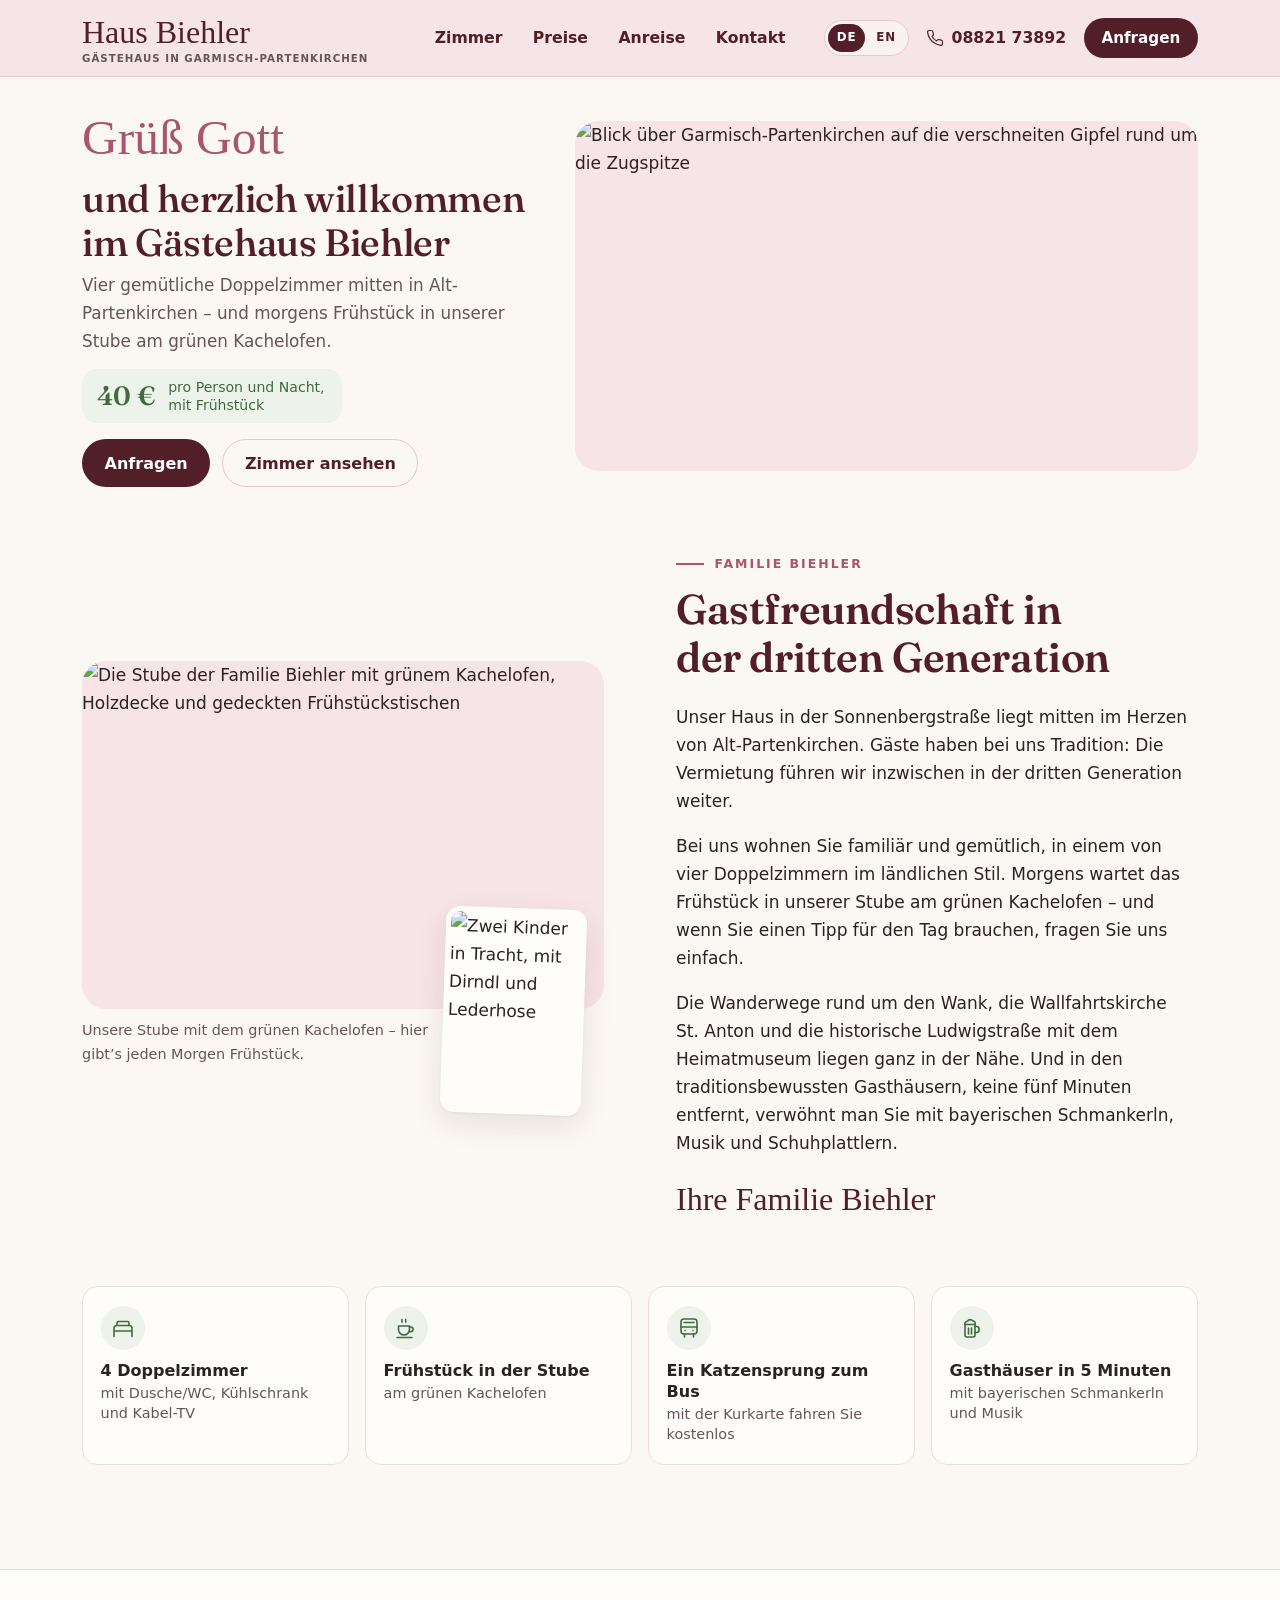
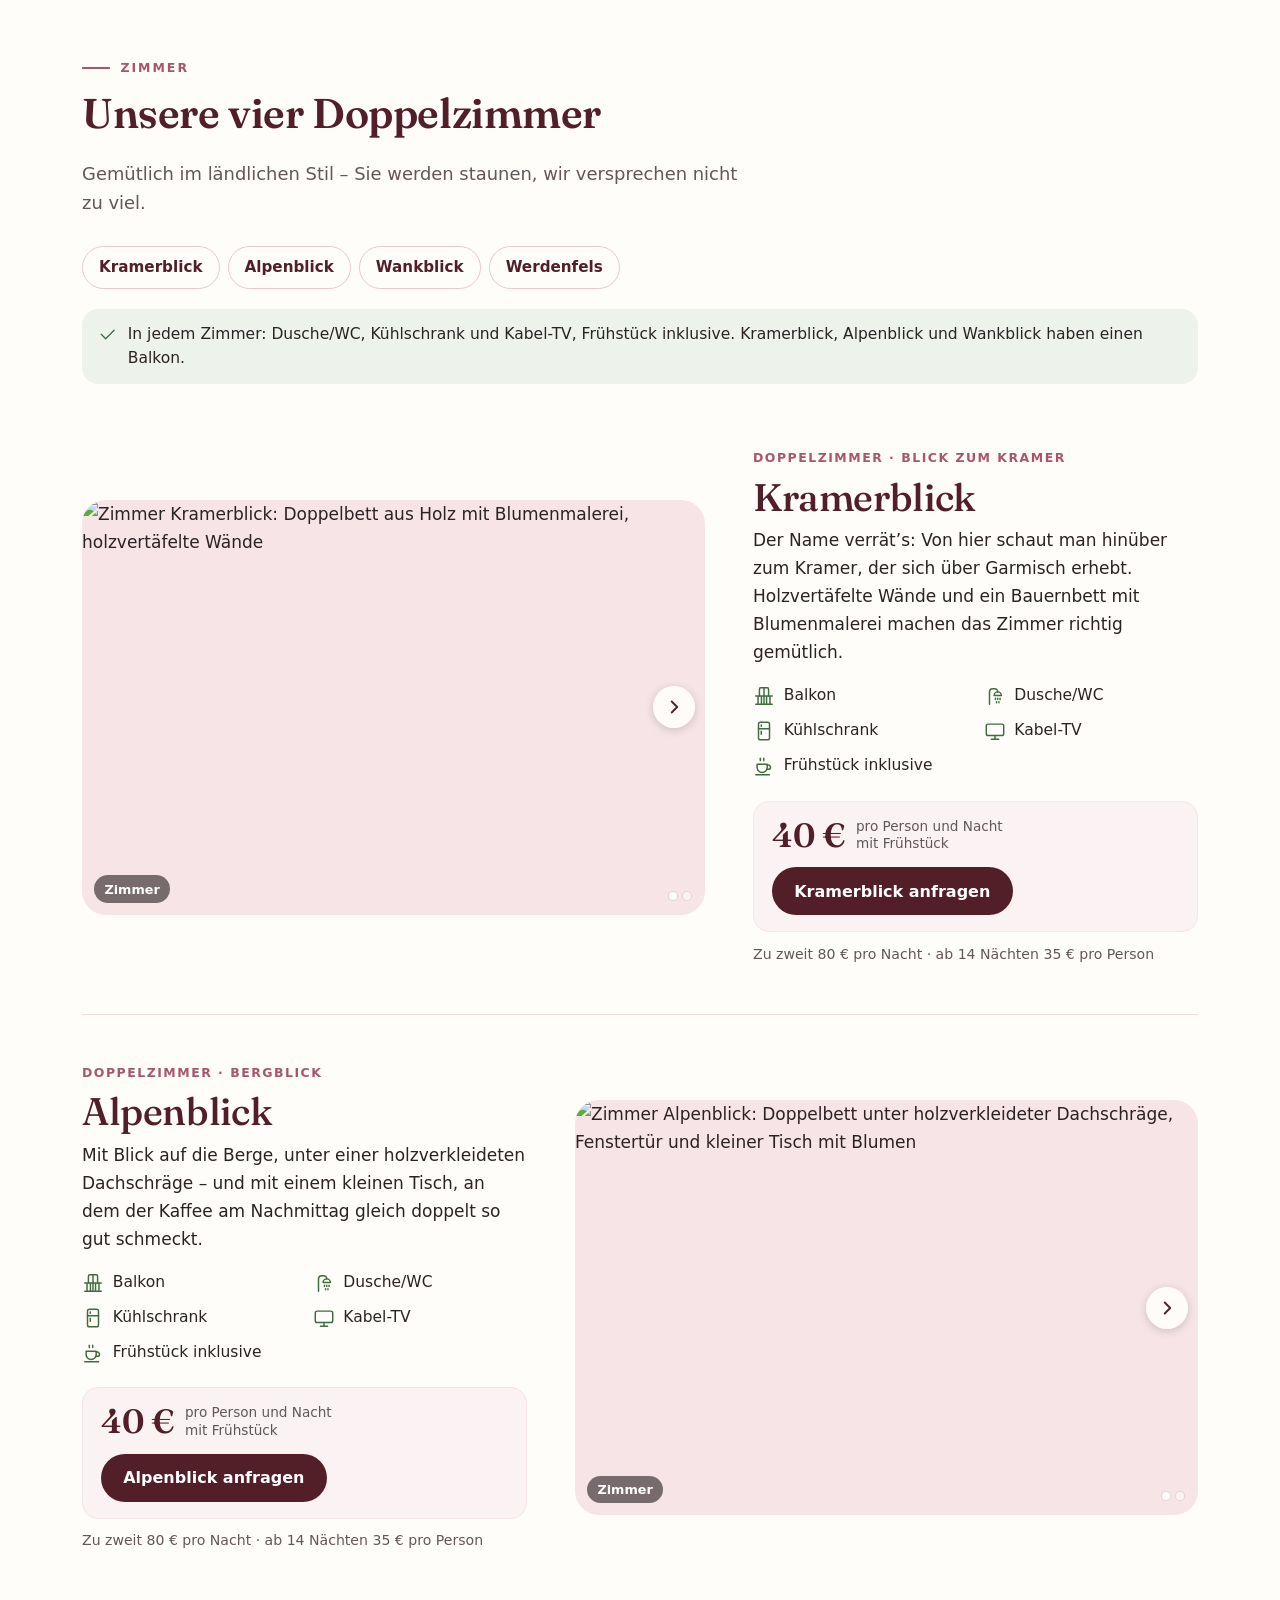
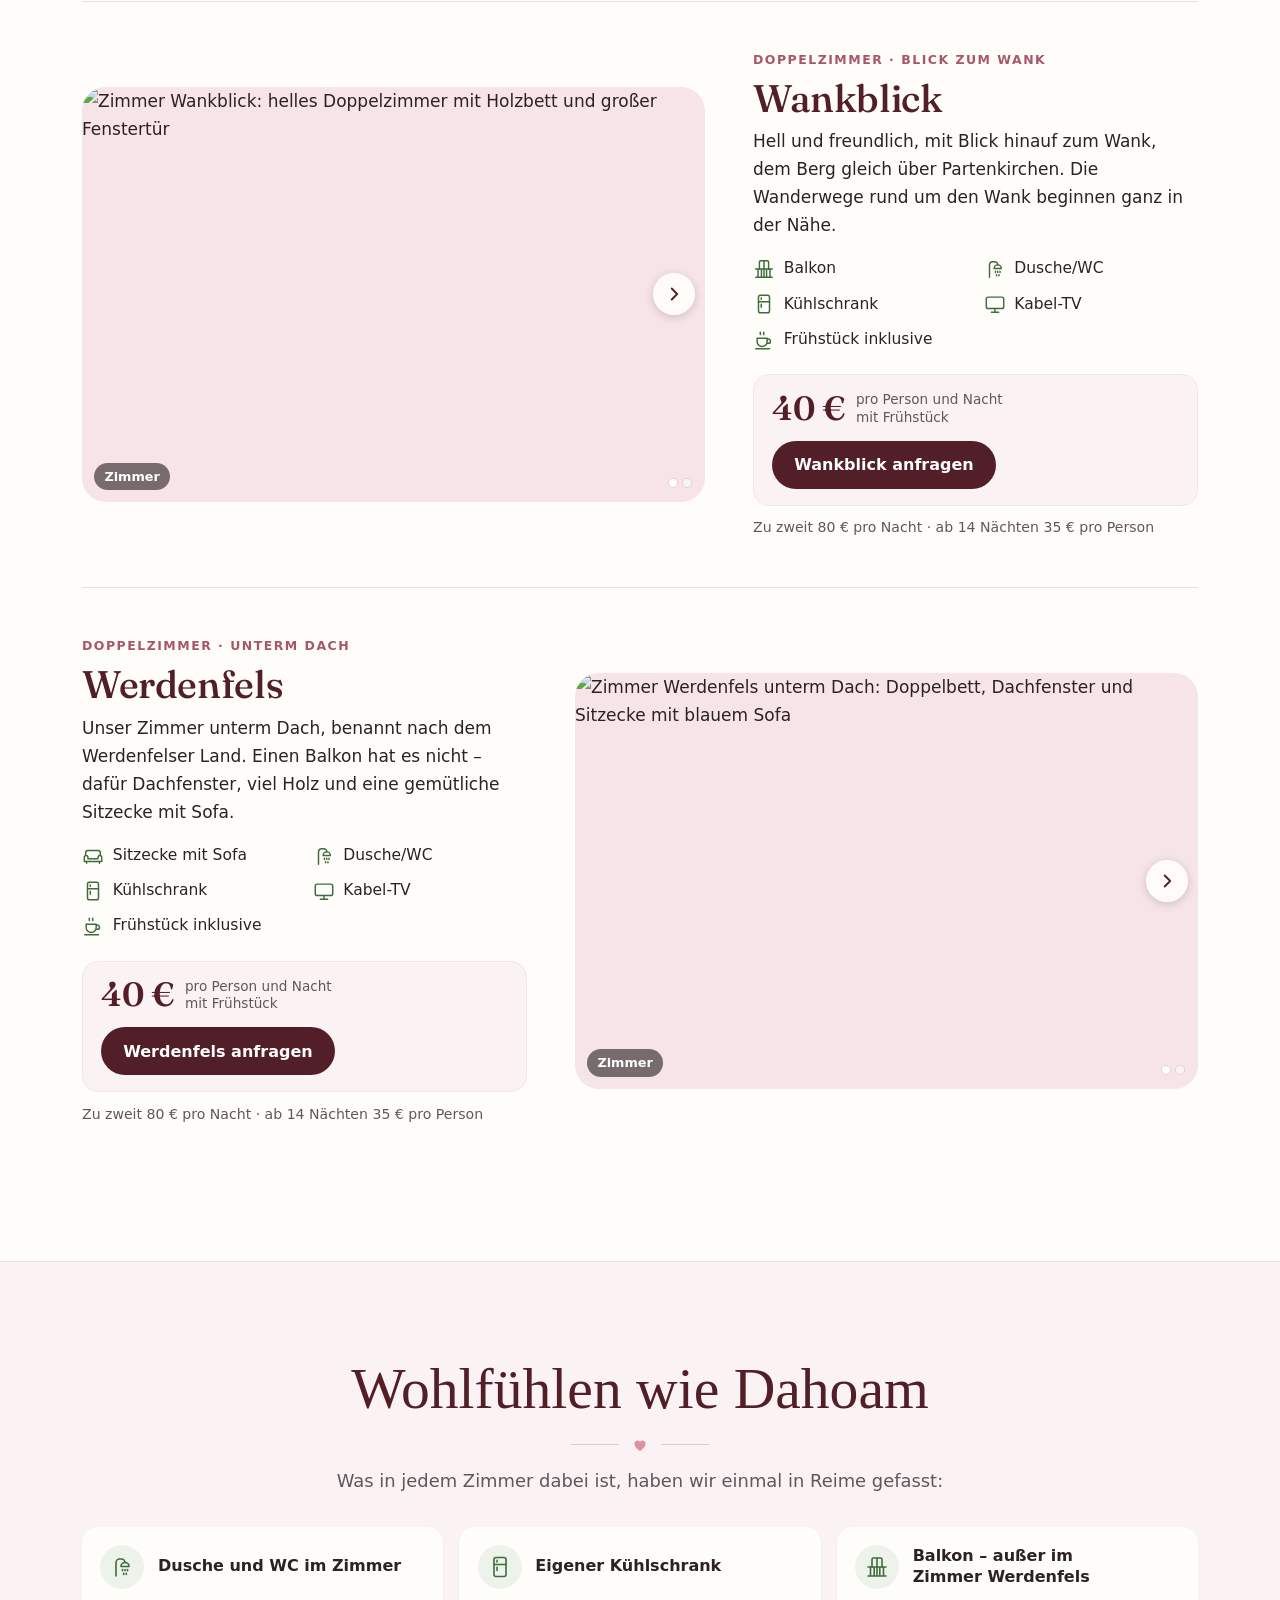
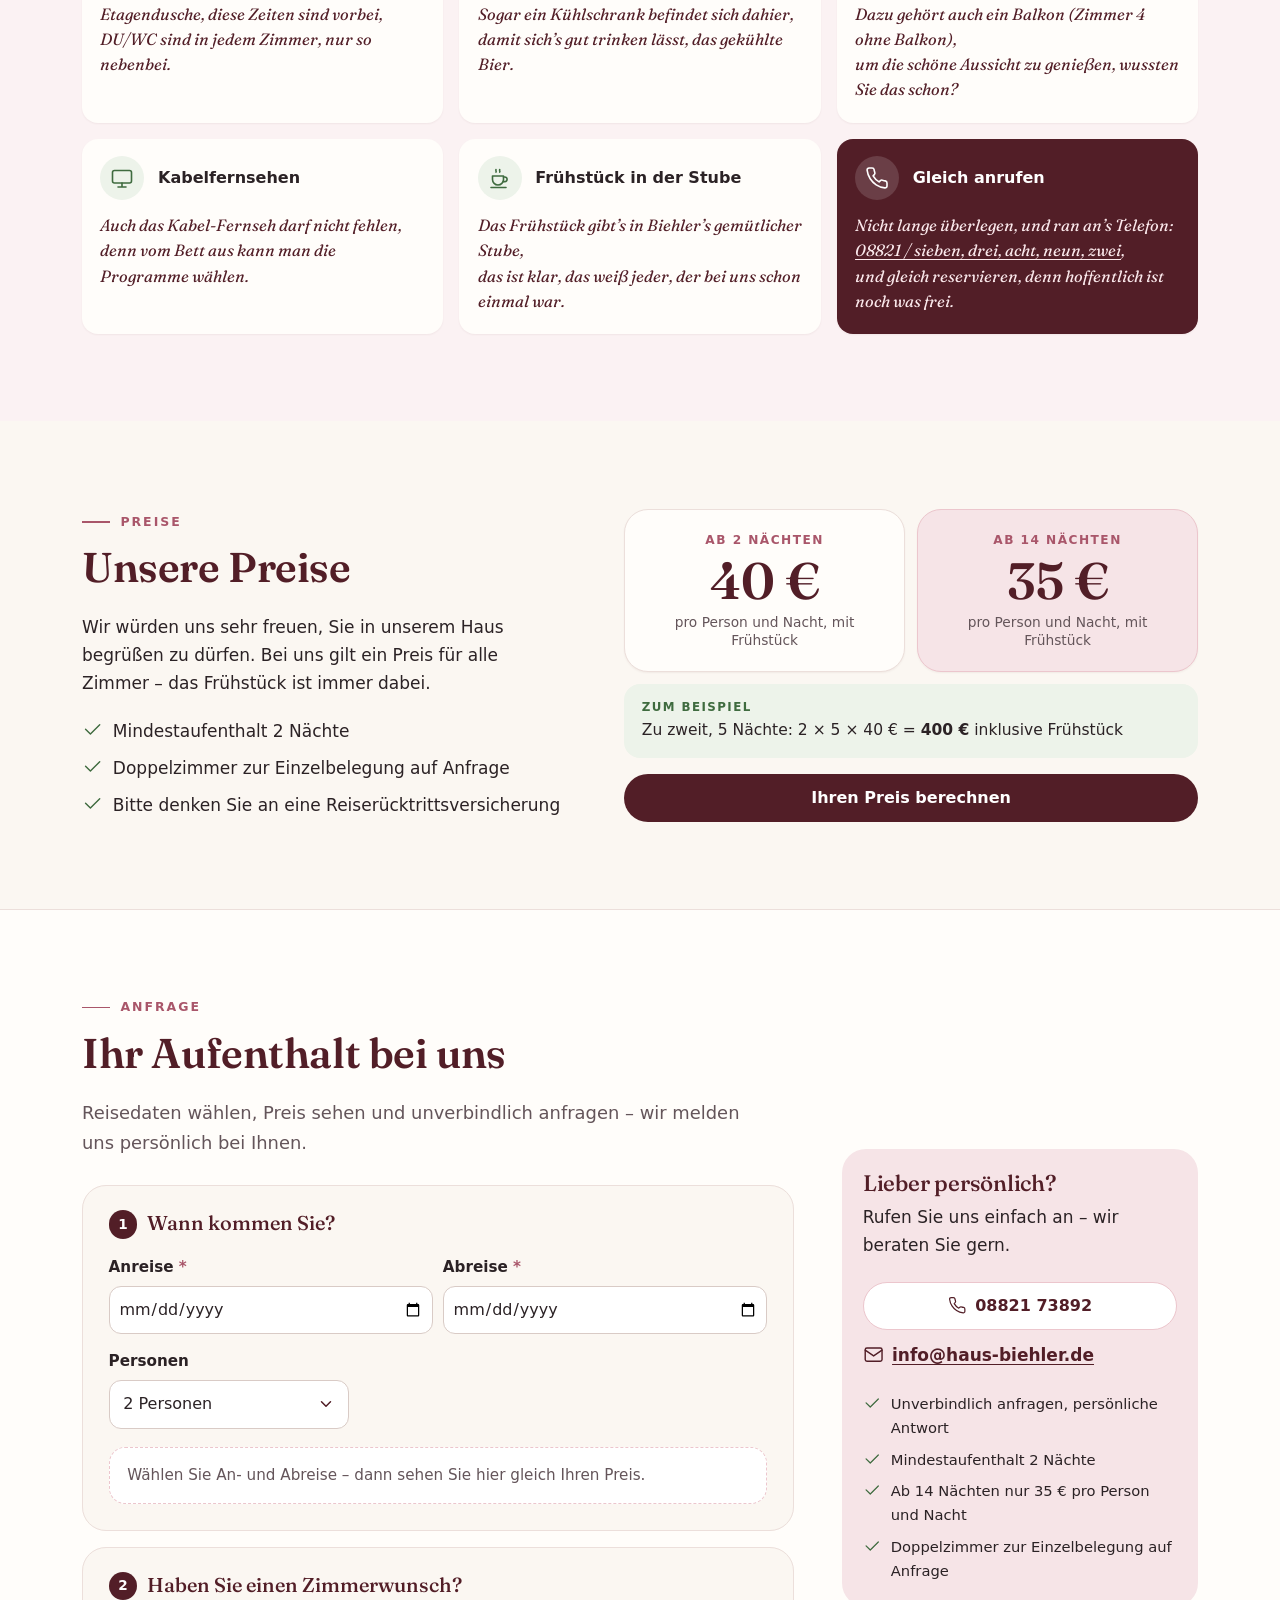
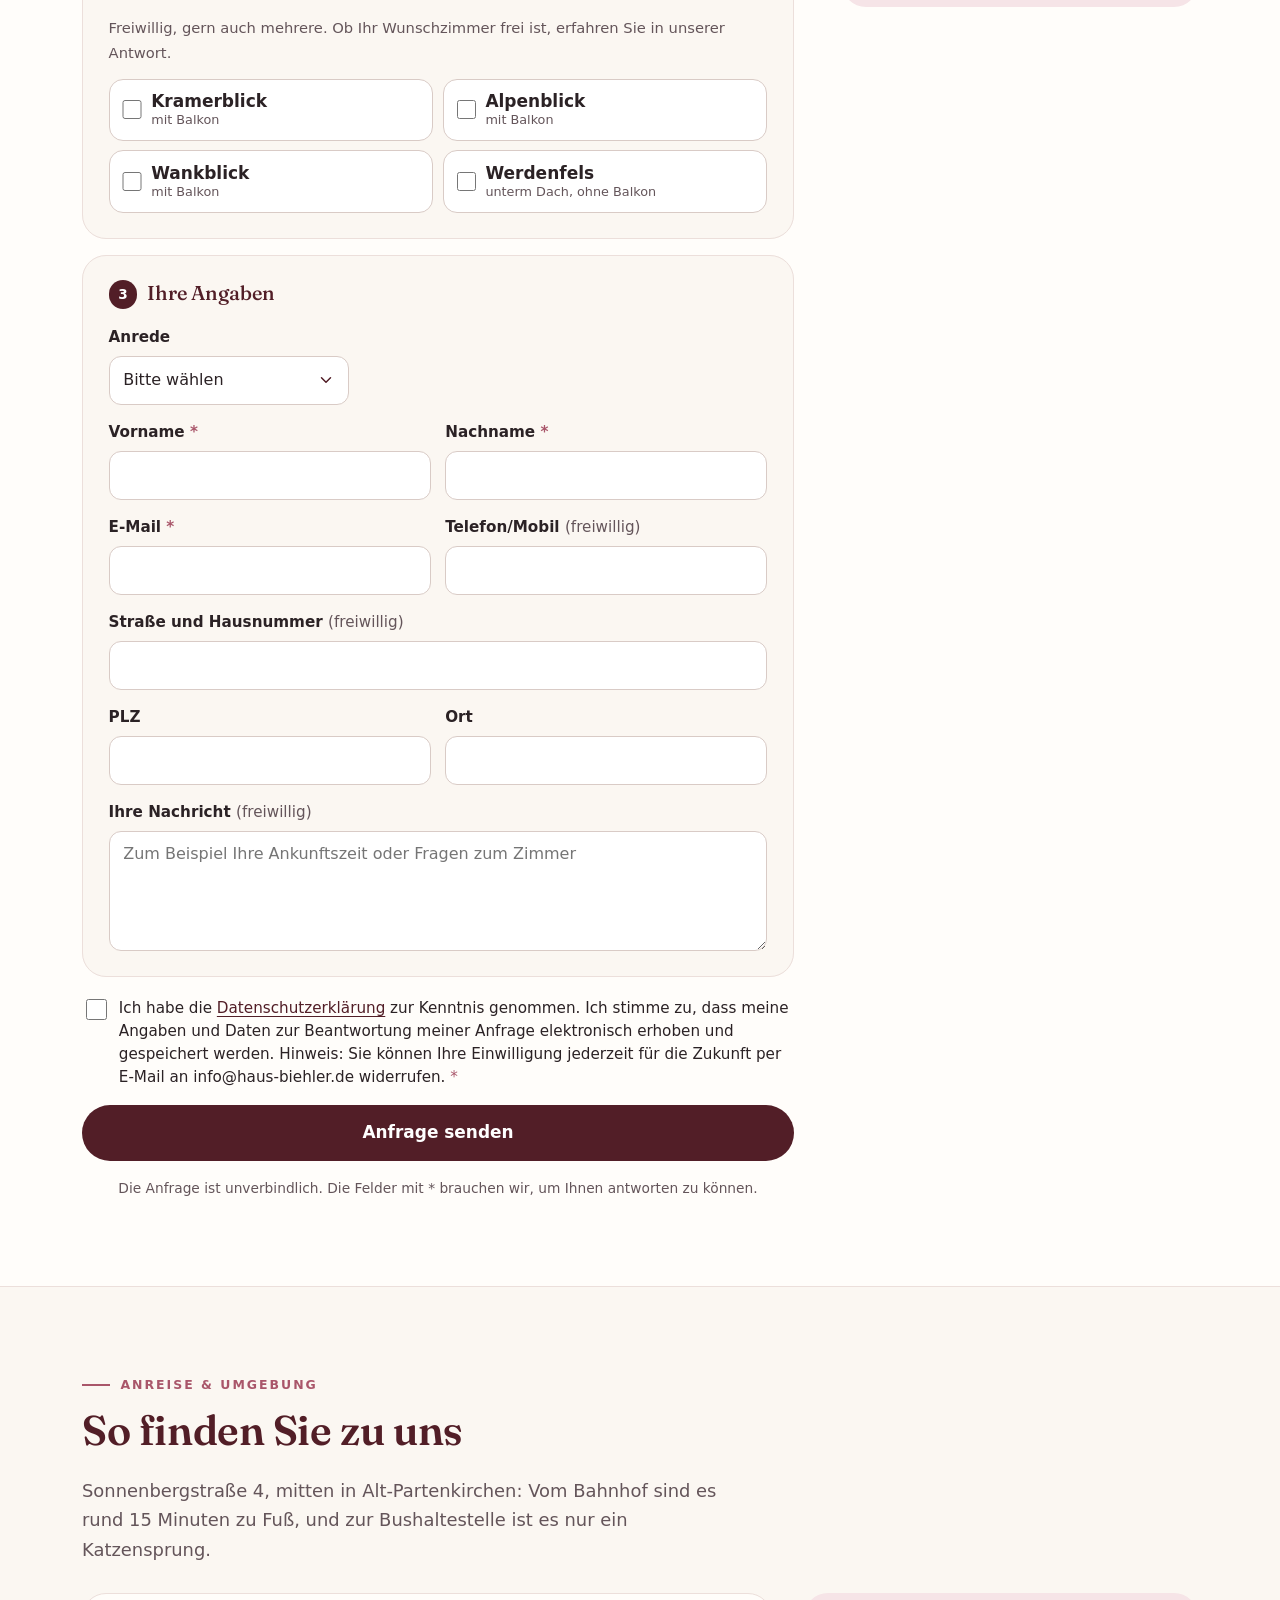
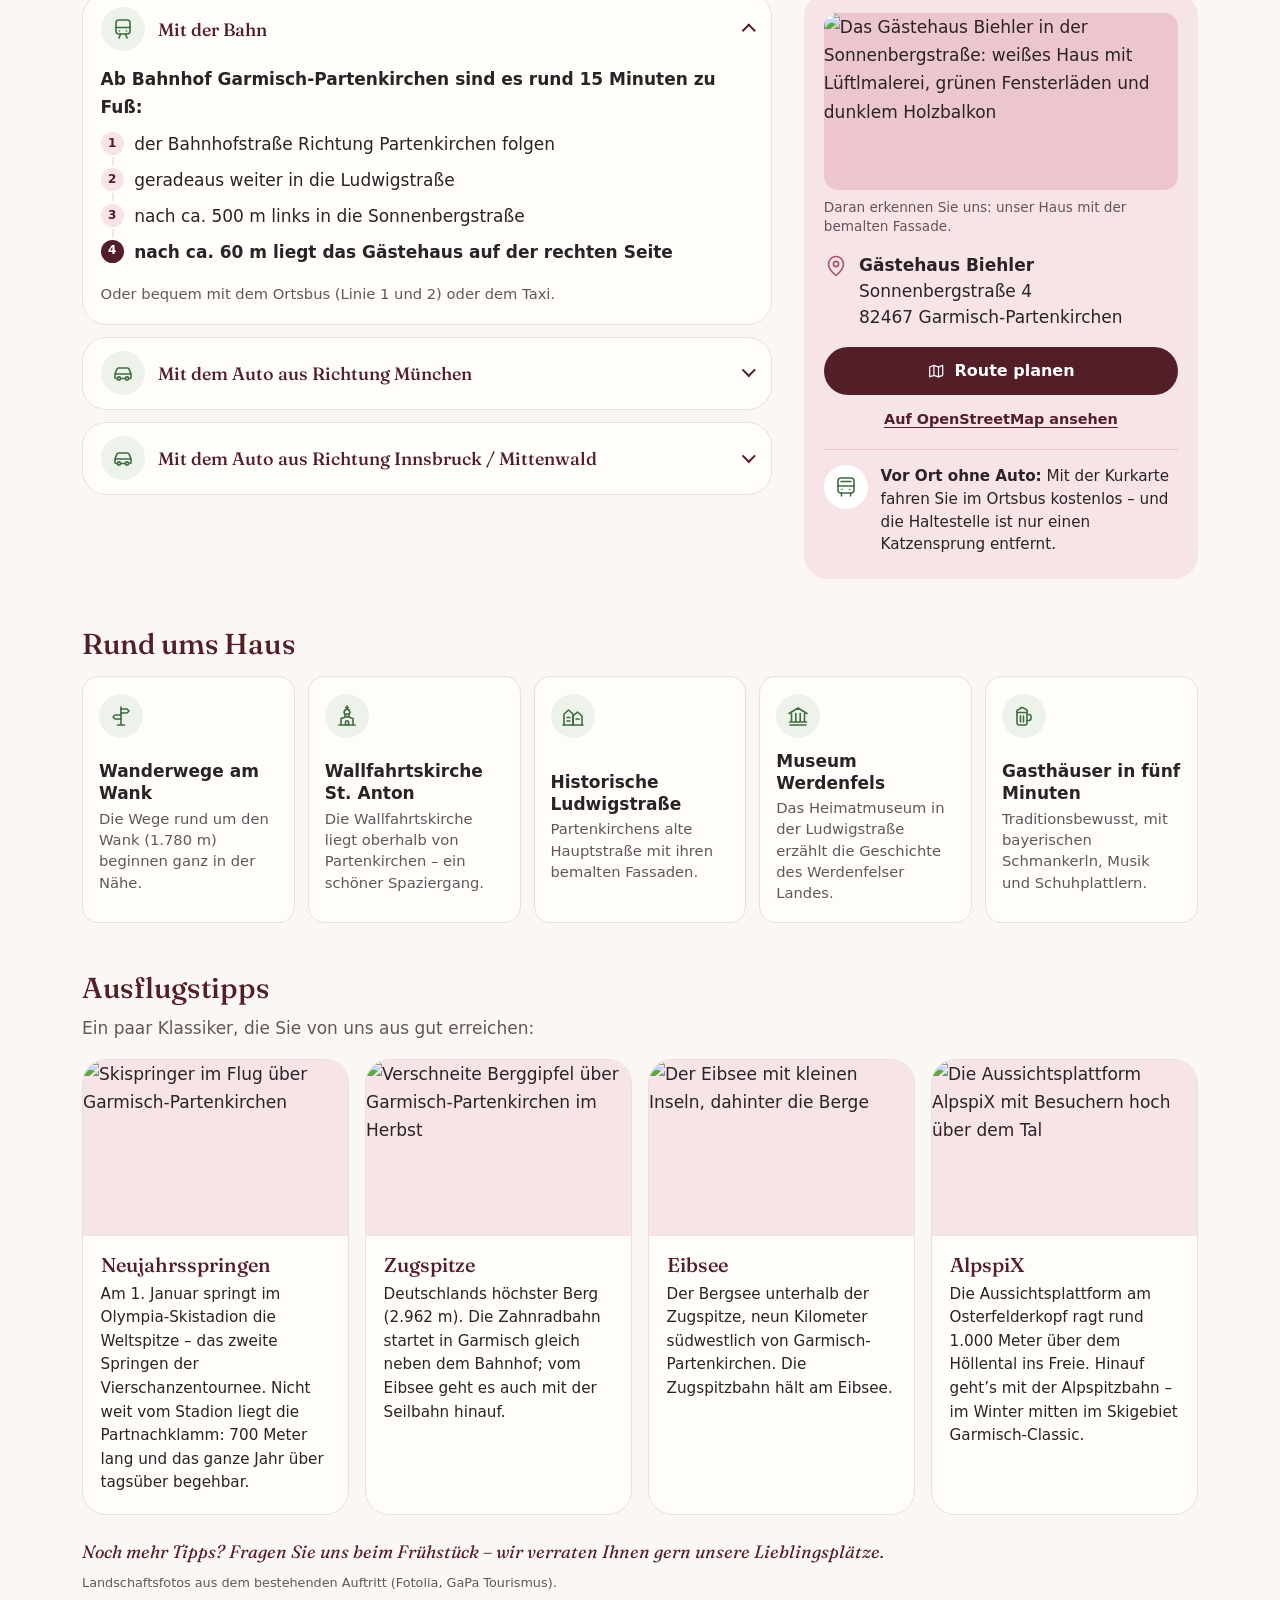
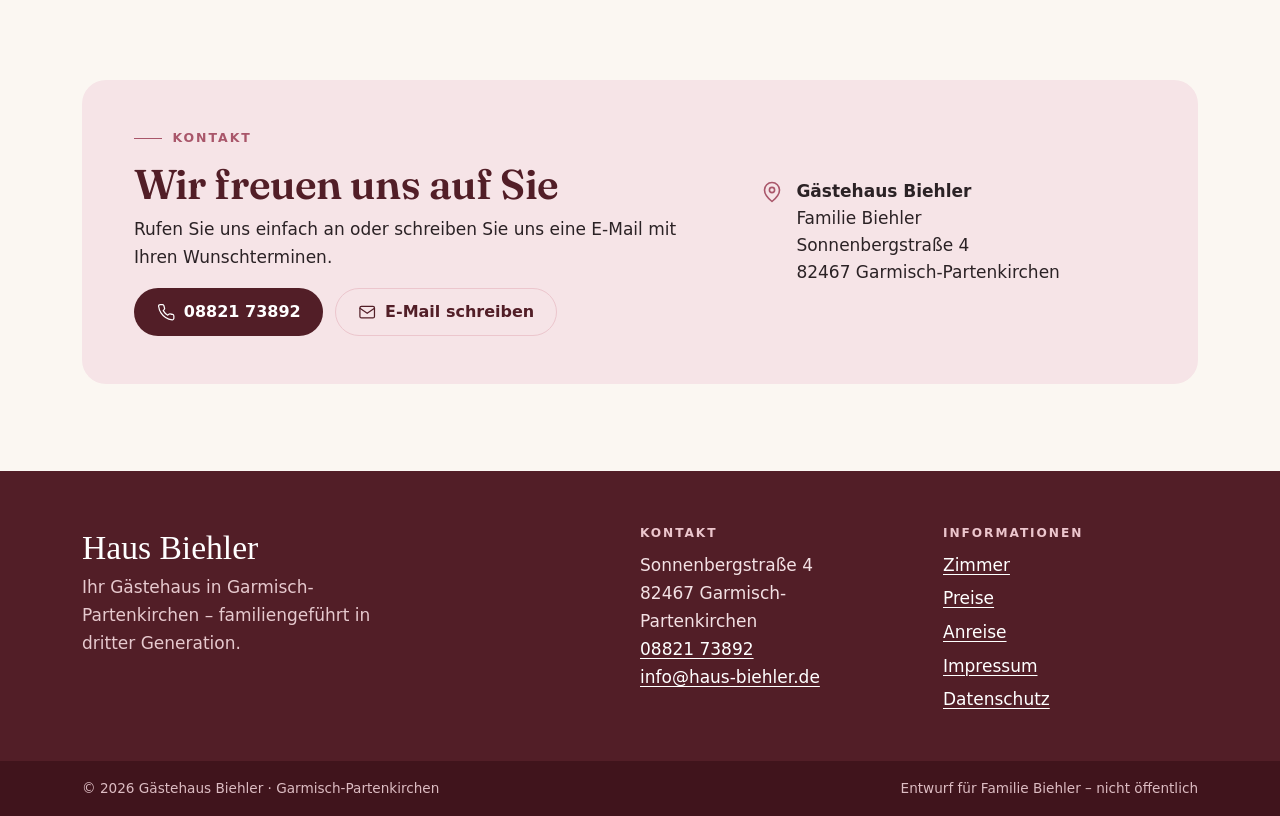
==== commit ef4fbf26: "Publish prototype (from main at e22eb87) Co-Authored-By: Claude Opus 5.5 <noreply@anthropic.com>" ====
--- a/index.html
+++ b/index.html
@@ -97,31 +97,14 @@
     <div class="hero-grid">
       <div class="hero-media">
         <figure class="hero-main">
-          <img src="https://www.haus-biehler.de/wp-content/uploads/2017/03/hausbiehler-eingang-1024x683.jpg"
-               srcset="https://www.haus-biehler.de/wp-content/uploads/2017/03/hausbiehler-eingang-768x512.jpg 768w,
-                       https://www.haus-biehler.de/wp-content/uploads/2017/03/hausbiehler-eingang-1024x683.jpg 1024w,
-                       https://www.haus-biehler.de/wp-content/uploads/2017/03/hausbiehler-eingang.jpg 1080w"
-               sizes="(min-width: 960px) 640px, 100vw"
-               width="1080" height="720" fetchpriority="high"
-               data-i18n-attr="alt:hero.img.house"
-               alt="Das Gästehaus Biehler in der Sonnenbergstraße: weißes Haus mit Lüftlmalerei, grünen Fensterläden und dunklem Holzbalkon">
-        </figure>
-        <figure class="hero-side">
-          <img src="https://www.haus-biehler.de/wp-content/uploads/2017/03/haus-biehler-zimmer14-768x512.jpg"
-               srcset="https://www.haus-biehler.de/wp-content/uploads/2017/03/haus-biehler-zimmer14-300x200.jpg 300w,
-                       https://www.haus-biehler.de/wp-content/uploads/2017/03/haus-biehler-zimmer14-768x512.jpg 768w"
-               sizes="320px" width="1200" height="800" loading="lazy" decoding="async"
-               data-i18n-attr="alt:hero.img.room"
-               alt="Gemütliches Doppelzimmer mit Holzdecke und Bettwäsche mit roten Tupfen">
-        </figure>
-        <figure class="hero-side hero-side--detail">
-          <img src="https://www.haus-biehler.de/wp-content/uploads/2017/03/haus-biehler-lampe-zimmer-1024x427.jpg"
-               srcset="https://www.haus-biehler.de/wp-content/uploads/2017/03/haus-biehler-lampe-zimmer-768x320.jpg 768w,
-                       https://www.haus-biehler.de/wp-content/uploads/2017/03/haus-biehler-lampe-zimmer-1024x427.jpg 1024w,
-                       https://www.haus-biehler.de/wp-content/uploads/2017/03/haus-biehler-lampe-zimmer.jpg 1920w"
-               sizes="560px" width="1920" height="800" loading="lazy" decoding="async"
-               data-i18n-attr="alt:hero.img.lamp"
-               alt="Hirschgeweih-Lampe über einem Bett">
+          <img src="https://www.haus-biehler.de/wp-content/uploads/2017/03/haus-biehler-blick-auf-zugspitze-garmisch-1024x427.jpg"
+               srcset="https://www.haus-biehler.de/wp-content/uploads/2017/03/haus-biehler-blick-auf-zugspitze-garmisch-768x320.jpg 768w,
+                       https://www.haus-biehler.de/wp-content/uploads/2017/03/haus-biehler-blick-auf-zugspitze-garmisch-1024x427.jpg 1024w,
+                       https://www.haus-biehler.de/wp-content/uploads/2017/03/haus-biehler-blick-auf-zugspitze-garmisch.jpg 1920w"
+               sizes="(min-width: 960px) 860px, 135vw"
+               width="1920" height="800" fetchpriority="high"
+               data-i18n-attr="alt:hero.img"
+               alt="Blick über Garmisch-Partenkirchen auf die verschneiten Gipfel rund um die Zugspitze">
         </figure>
       </div>
 
@@ -698,6 +681,15 @@
         </div>
 
         <aside class="arrive-card">
+          <figure class="arrive-photo">
+            <img src="https://www.haus-biehler.de/wp-content/uploads/2017/03/hausbiehler-eingang-768x512.jpg"
+                 srcset="https://www.haus-biehler.de/wp-content/uploads/2017/03/hausbiehler-eingang-300x200.jpg 300w,
+                         https://www.haus-biehler.de/wp-content/uploads/2017/03/hausbiehler-eingang-768x512.jpg 768w"
+                 sizes="(min-width: 960px) 360px, 90vw" width="1080" height="720" loading="lazy" decoding="async"
+                 data-i18n-attr="alt:arrive.photo.img"
+                 alt="Das Gästehaus Biehler in der Sonnenbergstraße: weißes Haus mit Lüftlmalerei, grünen Fensterläden und dunklem Holzbalkon">
+            <figcaption data-i18n="arrive.photo.caption">Daran erkennen Sie uns: unser Haus mit der bemalten Fassade.</figcaption>
+          </figure>
           <p class="arrive-address"><svg class="icon" aria-hidden="true"><use href="#i-pin"/></svg><span data-i18n="arrive.address"><strong>Gästehaus Biehler</strong><br>Sonnenbergstraße 4<br>82467 Garmisch-Partenkirchen</span></p>
           <!-- Nur Links, keine eingebettete Karte: So werden beim Laden keine Daten an Google oder OpenStreetMap geschickt. -->
           <a class="btn btn-primary btn-block" href="https://www.google.com/maps/dir/?api=1&amp;destination=Sonnenbergstra%C3%9Fe%204%2C%2082467%20Garmisch-Partenkirchen" target="_blank" rel="noopener"><svg class="icon" aria-hidden="true"><use href="#i-route"/></svg><span data-i18n="arrive.route">Route planen</span></a>
--- a/assets/css/style.css
+++ b/assets/css/style.css
@@ -226,40 +226,39 @@
 
 .hero-main img {
   width: 100%;
-  aspect-ratio: 4 / 3;
+  aspect-ratio: 16 / 9;
   object-fit: cover;
-  object-position: 50% 25%;
+  object-position: 50% 50%;
   background: var(--rose-100);
 }
-.hero-side { display: none; }
 
 .hero-text {
   position: relative;
-  margin: -4.25rem .75rem 0;
-  padding: 1.6rem 1.35rem 1.5rem;
+  margin: -2.25rem .75rem 0;
+  padding: 1.3rem 1.25rem 1.3rem;
   background: var(--paper);
   border-radius: var(--radius-lg);
   box-shadow: var(--shadow);
 }
 .hero-text h1 {
-  font-size: clamp(1.75rem, 1.3rem + 2.2vw, 3rem);
+  font-size: clamp(1.6rem, 1.25rem + 1.8vw, 2.7rem);
   font-weight: 500;
-  margin-bottom: .6rem;
+  margin-bottom: .5rem;
 }
 .script {
   display: block;
   font-family: var(--font-script);
   font-weight: 400;
-  font-size: 1.45em;
+  font-size: 1.3em;
   line-height: 1.35;
   letter-spacing: 0;
   color: var(--rose-deep);
   margin-bottom: .1em;
 }
-.hero-text .lead { margin-bottom: 1rem; }
+.hero-text .lead { font-size: 1.05rem; margin-bottom: .85rem; }
 .hero-price {
   display: inline-flex; align-items: center; gap: .75rem;
-  margin: 0 0 1.25rem;
+  margin: 0 0 1rem;
   padding: .55rem 1.1rem .55rem .95rem;
   background: var(--tile-50);
   border-radius: 14px;
@@ -270,6 +269,7 @@
 .hero-text .btn-row .btn { flex: 1 1 auto; }
 
 /* ---------- Willkommen ---------- */
+.welcome { padding-top: clamp(2.25rem, 1.25rem + 3vw, 4.5rem); }
 .welcome-grid { display: grid; gap: 2.5rem; }
 
 .welcome-media { position: relative; padding-bottom: 2.5rem; }
@@ -590,7 +590,7 @@
    Ab Tablet
    ========================================================================== */
 @media (min-width: 640px) {
-  .hero-text { margin-inline: 1.5rem; padding: 2rem 2rem 1.8rem; }
+  .hero-text { margin-inline: 1.5rem; padding: 1.6rem 1.8rem 1.5rem; }
   .hero-text .btn-row .btn { flex: 0 0 auto; }
   .facts { grid-template-columns: 1fr 1fr; }
   .room-jump { display: flex; flex-wrap: wrap; }
@@ -657,41 +657,26 @@
 
   .action-bar { display: none; }
 
-  /* Hero: Text links, Bildcollage rechts */
-  .hero { padding: 2.75rem 0 1.5rem; }
+  /* Hero: Text links, Panorama rechts – so kurz, dass der Inhalt darunter schon zu sehen ist */
+  .hero { padding: 1.75rem 0 .5rem; }
   .hero-grid {
     display: grid;
     grid-template-columns: minmax(0, 5fr) minmax(0, 7fr);
     grid-template-areas: "text media";
-    gap: 3.5rem;
+    gap: 3rem;
     align-items: center;
     max-width: var(--container);
     margin-inline: auto;
     padding-inline: 2rem;
   }
-  .hero-media {
-    grid-area: media;
-    display: grid; grid-template-columns: 1fr 1fr; gap: .8rem;
-  }
-  .hero-main { grid-column: 1 / -1; }
-  .hero-main img {
-    aspect-ratio: 15 / 8;
-    object-position: 50% 0%;
-    border-radius: var(--radius-lg);
-  }
-  .hero-side { display: block; }
-  .hero-side img {
-    width: 100%; aspect-ratio: 4 / 3; object-fit: cover;
-    border-radius: var(--radius);
-    background: var(--rose-100);
-  }
-  .hero-side--detail img { object-position: 62% 50%; }
+  .hero-media { grid-area: media; }
+  .hero-main img { aspect-ratio: 16 / 9; border-radius: var(--radius-lg); }
   .hero-text {
     grid-area: text;
     margin: 0; padding: 0;
     background: none; box-shadow: none; border-radius: 0;
   }
-  .hero-text h1 { font-size: clamp(2.3rem, 1.2rem + 1.9vw, 3.1rem); }
+  .hero-text h1 { font-size: clamp(2.1rem, 1.1rem + 1.6vw, 2.7rem); }
 
   /* Willkommen */
   .welcome-grid {
@@ -974,6 +959,12 @@
   padding: 1.3rem 1.25rem 1.4rem;
   background: var(--rose-100); border-radius: var(--radius-lg);
 }
+.arrive-photo { margin: 0 0 .2rem; }
+.arrive-photo img {
+  width: 100%; aspect-ratio: 2 / 1; object-fit: cover; object-position: 50% 30%;
+  border-radius: 14px; background: var(--rose-200);
+}
+.arrive-photo figcaption { margin-top: .45rem; font-size: .85rem; line-height: 1.4; color: var(--ink-soft); }
 .arrive-address { display: flex; gap: .7rem; margin: 0 0 .2rem; line-height: 1.55; }
 .arrive-address .icon { width: 24px; height: 24px; margin-top: .15rem; color: var(--rose-deep); }
 .arrive-osm { justify-self: center; font-size: .9rem; font-weight: 600; }
